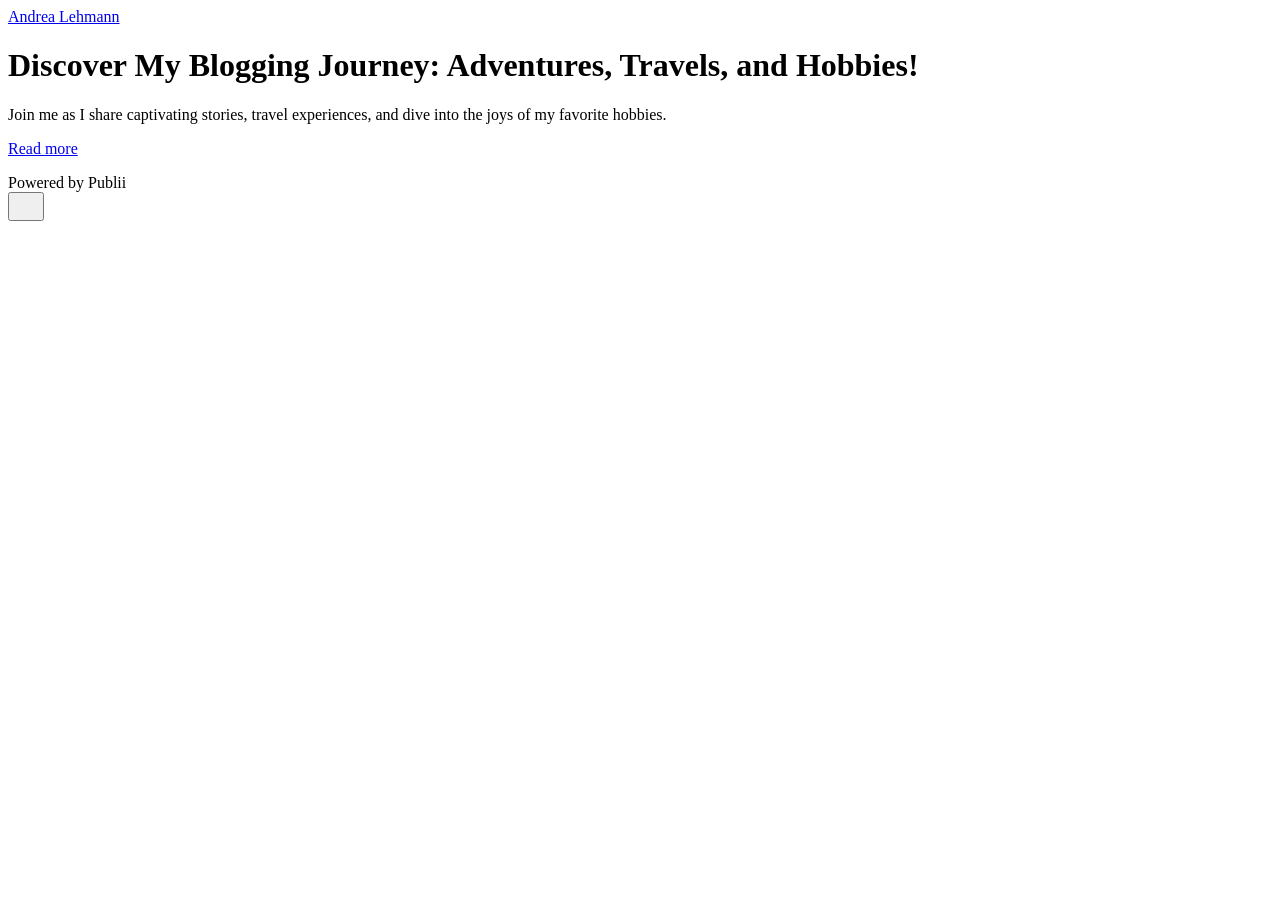
==== index.html @ 658de18f "Updated from Publii" ====
<!DOCTYPE html><html lang="en-gb"><head><meta charset="utf-8"><meta http-equiv="X-UA-Compatible" content="IE=edge"><meta name="viewport" content="width=device-width,initial-scale=1"><title>Andrea Lehmann</title><meta name="generator" content="Publii Open-Source CMS for Static Site"><link rel="canonical" href="https://lehmann-andrea.de/"><link rel="alternate" type="application/atom+xml" href="https://lehmann-andrea.de/feed.xml" title="Andrea Lehmann - RSS"><link rel="alternate" type="application/json" href="https://lehmann-andrea.de/feed.json" title="Andrea Lehmann - JSON"><meta property="og:title" content="Andrea Lehmann"><meta property="og:site_name" content="Andrea Lehmann"><meta property="og:description" content=""><meta property="og:url" content="https://lehmann-andrea.de/"><meta property="og:type" content="website"><link rel="stylesheet" href="https://lehmann-andrea.de/assets/css/style.css?v&#x3D;a0ba884548820066dfadd8416036abba"><script type="application/ld+json">{"@context":"http://schema.org","@type":"Organization","name":"Andrea Lehmann","url":"https://lehmann-andrea.de/"}</script><noscript><style>img[loading] {
                    opacity: 1;
                }</style></noscript></head><body class="home-template"><header class="top js-header"><a class="logo" href="https://lehmann-andrea.de/">Andrea Lehmann</a></header><main><div class="hero hero--noimage"><header class="hero__content"><div class="wrapper"><h1>Discover My Blogging Journey: Adventures, Travels, and Hobbies!</h1><p>Join me as I share captivating stories, travel experiences, and dive into the joys of my favorite hobbies.</p><p><a href="#" class="btn">Read more</a></p></div></header></div><div class="wrapper feed"></div></main><footer class="footer"><div class="wrapper"><div class="footer__copyright">Powered by Publii</div><button id="backToTop" class="footer__bttop" aria-label="Back to top" title="Back to top"><svg width="20" height="20"><use xlink:href="https://lehmann-andrea.de/assets/svg/svg-map.svg#toparrow"/></svg></button></div></footer><script defer="defer" src="https://lehmann-andrea.de/assets/js/scripts.min.js?v&#x3D;dafec4f87fead6718cb125f0b0fc8441"></script><script>window.publiiThemeMenuConfig={mobileMenuMode:'sidebar',animationSpeed:300,submenuWidth: 'auto',doubleClickTime:500,mobileMenuExpandableSubmenus:true,relatedContainerForOverlayMenuSelector:'.top'};</script><script>var images = document.querySelectorAll('img[loading]');
        for (var i = 0; i < images.length; i++) {
            if (images[i].complete) {
                images[i].classList.add('is-loaded');
            } else {
                images[i].addEventListener('load', function () {
                    this.classList.add('is-loaded');
                }, false);
            }
        }</script></body></html>
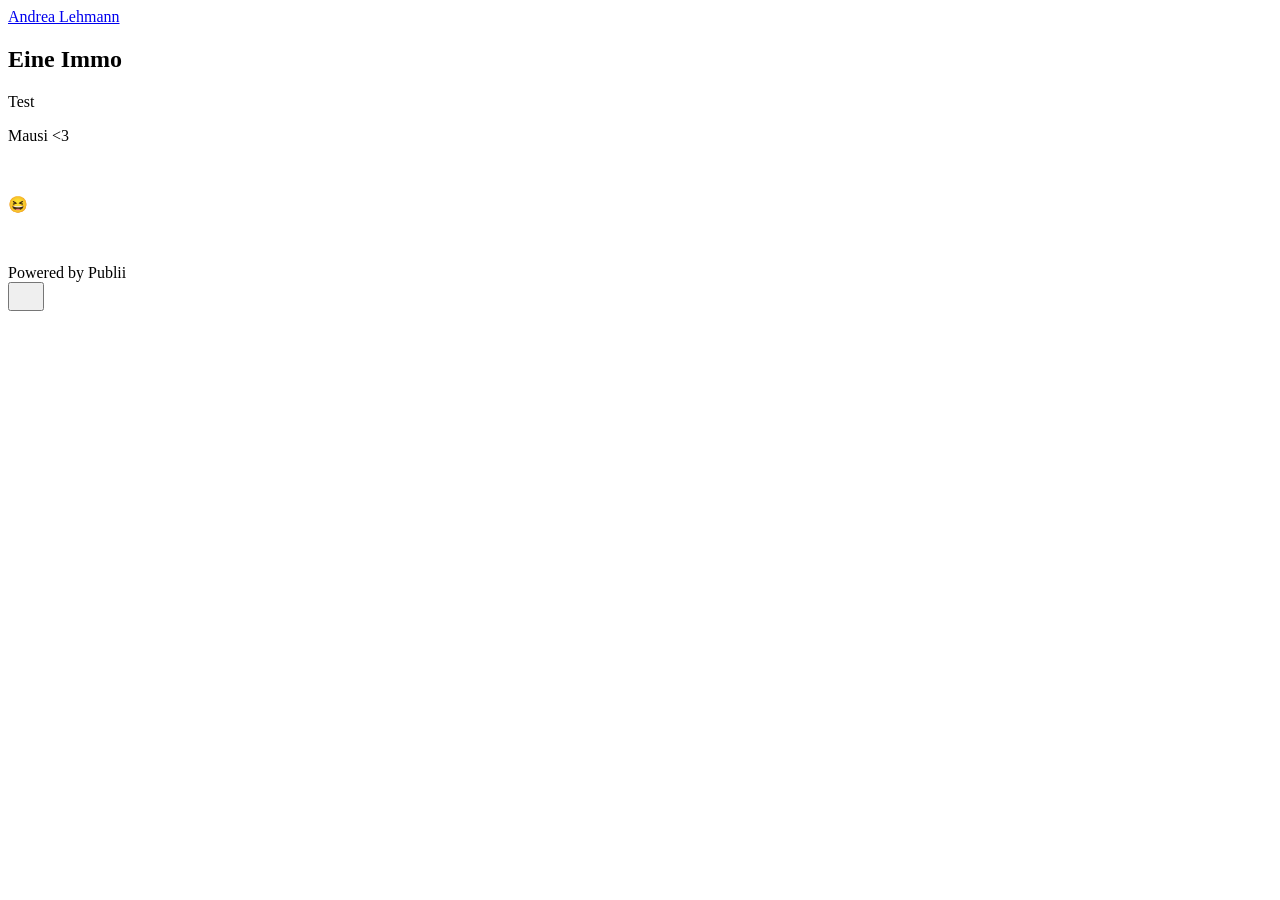
==== commit f2fd6f5a: "Updated from Publii" ====
--- a/index.html
+++ b/index.html
@@ -1,6 +1,6 @@
-<!DOCTYPE html><html lang="en-gb"><head><meta charset="utf-8"><meta http-equiv="X-UA-Compatible" content="IE=edge"><meta name="viewport" content="width=device-width,initial-scale=1"><title>Andrea Lehmann</title><meta name="generator" content="Publii Open-Source CMS for Static Site"><link rel="canonical" href="https://lehmann-andrea.de/"><link rel="alternate" type="application/atom+xml" href="https://lehmann-andrea.de/feed.xml" title="Andrea Lehmann - RSS"><link rel="alternate" type="application/json" href="https://lehmann-andrea.de/feed.json" title="Andrea Lehmann - JSON"><meta property="og:title" content="Andrea Lehmann"><meta property="og:site_name" content="Andrea Lehmann"><meta property="og:description" content=""><meta property="og:url" content="https://lehmann-andrea.de/"><meta property="og:type" content="website"><link rel="stylesheet" href="https://lehmann-andrea.de/assets/css/style.css?v&#x3D;a0ba884548820066dfadd8416036abba"><script type="application/ld+json">{"@context":"http://schema.org","@type":"Organization","name":"Andrea Lehmann","url":"https://lehmann-andrea.de/"}</script><noscript><style>img[loading] {
+<!DOCTYPE html><html lang="en-gb"><head><meta charset="utf-8"><meta http-equiv="X-UA-Compatible" content="IE=edge"><meta name="viewport" content="width=device-width,initial-scale=1"><title>Eine Immo - Andrea Lehmann</title><meta name="description" content="Test Mausi &amp;lt;3 😆"><meta name="generator" content="Publii Open-Source CMS for Static Site"><link rel="canonical" href="https://lehmann-andrea.de/"><link rel="alternate" type="application/atom+xml" href="https://lehmann-andrea.de/feed.xml" title="Andrea Lehmann - RSS"><link rel="alternate" type="application/json" href="https://lehmann-andrea.de/feed.json" title="Andrea Lehmann - JSON"><meta property="og:title" content="Eine Immo"><meta property="og:site_name" content="Andrea Lehmann"><meta property="og:description" content="Test Mausi &amp;lt;3 😆"><meta property="og:url" content="https://lehmann-andrea.de/"><meta property="og:type" content="article"><link rel="stylesheet" href="https://lehmann-andrea.de/assets/css/style.css?v&#x3D;a0ba884548820066dfadd8416036abba"><script type="application/ld+json">{"@context":"http://schema.org","@type":"Article","mainEntityOfPage":{"@type":"WebPage","@id":"https://lehmann-andrea.de/"},"headline":"Eine Immo","datePublished":"2026-09-13T10:54+02:00","dateModified":"2026-09-13T11:02+02:00","description":"Test Mausi &lt;3 😆","author":{"@type":"Person","name":"Andrea Lehmann","url":"https://lehmann-andrea.de/authors/andrea-lehmann/"},"publisher":{"@type":"Organization","name":"Andrea Lehmann"}}</script><noscript><style>img[loading] {
                     opacity: 1;
-                }</style></noscript></head><body class="home-template"><header class="top js-header"><a class="logo" href="https://lehmann-andrea.de/">Andrea Lehmann</a></header><main><div class="hero hero--noimage"><header class="hero__content"><div class="wrapper"><h1>Discover My Blogging Journey: Adventures, Travels, and Hobbies!</h1><p>Join me as I share captivating stories, travel experiences, and dive into the joys of my favorite hobbies.</p><p><a href="#" class="btn">Read more</a></p></div></header></div><div class="wrapper feed"></div></main><footer class="footer"><div class="wrapper"><div class="footer__copyright">Powered by Publii</div><button id="backToTop" class="footer__bttop" aria-label="Back to top" title="Back to top"><svg width="20" height="20"><use xlink:href="https://lehmann-andrea.de/assets/svg/svg-map.svg#toparrow"/></svg></button></div></footer><script defer="defer" src="https://lehmann-andrea.de/assets/js/scripts.min.js?v&#x3D;dafec4f87fead6718cb125f0b0fc8441"></script><script>window.publiiThemeMenuConfig={mobileMenuMode:'sidebar',animationSpeed:300,submenuWidth: 'auto',doubleClickTime:500,mobileMenuExpandableSubmenus:true,relatedContainerForOverlayMenuSelector:'.top'};</script><script>var images = document.querySelectorAll('img[loading]');
+                }</style></noscript></head><body class="page-template"><header class="top js-header"><a class="logo" href="https://lehmann-andrea.de/">Andrea Lehmann</a></header><main class="page"><article class="content"><div class="hero hero--noimage"><header class="hero__content"><div class="wrapper"><h1>Eine Immo</h1></div></header></div><div class="entry-wrapper content__entry"><p>Test</p><p>Mausi &lt;3</p><p> </p><p>😆</p><p> </p></div></article></main><footer class="footer"><div class="wrapper"><div class="footer__copyright">Powered by Publii</div><button id="backToTop" class="footer__bttop" aria-label="Back to top" title="Back to top"><svg width="20" height="20"><use xlink:href="https://lehmann-andrea.de/assets/svg/svg-map.svg#toparrow"/></svg></button></div></footer><script defer="defer" src="https://lehmann-andrea.de/assets/js/scripts.min.js?v&#x3D;dafec4f87fead6718cb125f0b0fc8441"></script><script>window.publiiThemeMenuConfig={mobileMenuMode:'sidebar',animationSpeed:300,submenuWidth: 'auto',doubleClickTime:500,mobileMenuExpandableSubmenus:true,relatedContainerForOverlayMenuSelector:'.top'};</script><script>var images = document.querySelectorAll('img[loading]');
         for (var i = 0; i < images.length; i++) {
             if (images[i].complete) {
                 images[i].classList.add('is-loaded');
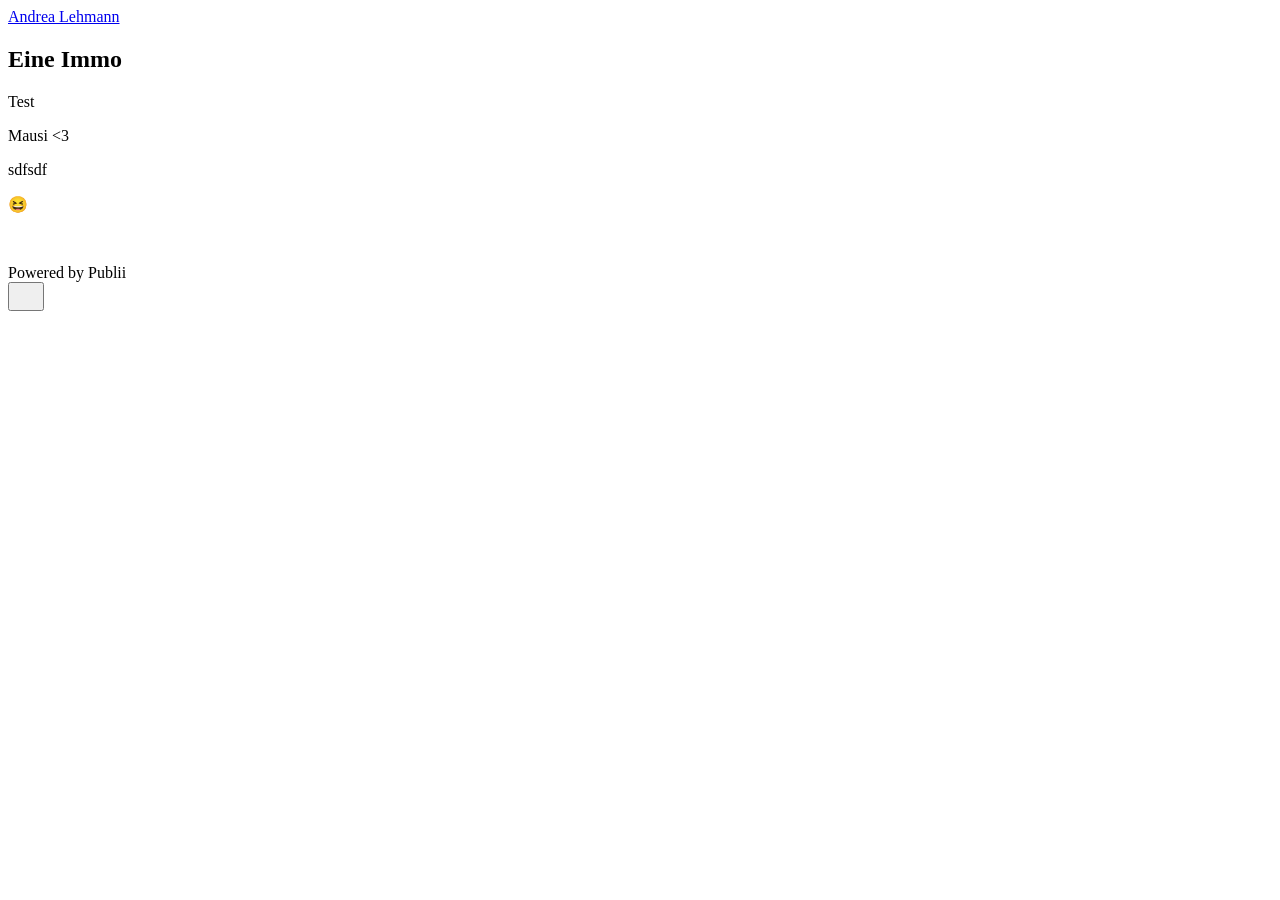
==== commit 9a7d7d57: "Updated from Publii" ====
--- a/index.html
+++ b/index.html
@@ -1,6 +1,6 @@
-<!DOCTYPE html><html lang="en-gb"><head><meta charset="utf-8"><meta http-equiv="X-UA-Compatible" content="IE=edge"><meta name="viewport" content="width=device-width,initial-scale=1"><title>Eine Immo - Andrea Lehmann</title><meta name="description" content="Test Mausi &amp;lt;3 😆"><meta name="generator" content="Publii Open-Source CMS for Static Site"><link rel="canonical" href="https://lehmann-andrea.de/"><link rel="alternate" type="application/atom+xml" href="https://lehmann-andrea.de/feed.xml" title="Andrea Lehmann - RSS"><link rel="alternate" type="application/json" href="https://lehmann-andrea.de/feed.json" title="Andrea Lehmann - JSON"><meta property="og:title" content="Eine Immo"><meta property="og:site_name" content="Andrea Lehmann"><meta property="og:description" content="Test Mausi &amp;lt;3 😆"><meta property="og:url" content="https://lehmann-andrea.de/"><meta property="og:type" content="article"><link rel="stylesheet" href="https://lehmann-andrea.de/assets/css/style.css?v&#x3D;a0ba884548820066dfadd8416036abba"><script type="application/ld+json">{"@context":"http://schema.org","@type":"Article","mainEntityOfPage":{"@type":"WebPage","@id":"https://lehmann-andrea.de/"},"headline":"Eine Immo","datePublished":"2026-09-13T10:54+02:00","dateModified":"2026-09-13T11:02+02:00","description":"Test Mausi &lt;3 😆","author":{"@type":"Person","name":"Andrea Lehmann","url":"https://lehmann-andrea.de/authors/andrea-lehmann/"},"publisher":{"@type":"Organization","name":"Andrea Lehmann"}}</script><noscript><style>img[loading] {
+<!DOCTYPE html><html lang="en-gb"><head><meta charset="utf-8"><meta http-equiv="X-UA-Compatible" content="IE=edge"><meta name="viewport" content="width=device-width,initial-scale=1"><title>Eine Immo - Andrea Lehmann</title><meta name="description" content="Test Mausi &amp;lt;3 sdfsdf 😆"><meta name="generator" content="Publii Open-Source CMS for Static Site"><link rel="canonical" href="https://lehmann-andrea.de/"><link rel="alternate" type="application/atom+xml" href="https://lehmann-andrea.de/feed.xml" title="Andrea Lehmann - RSS"><link rel="alternate" type="application/json" href="https://lehmann-andrea.de/feed.json" title="Andrea Lehmann - JSON"><meta property="og:title" content="Eine Immo"><meta property="og:site_name" content="Andrea Lehmann"><meta property="og:description" content="Test Mausi &amp;lt;3 sdfsdf 😆"><meta property="og:url" content="https://lehmann-andrea.de/"><meta property="og:type" content="article"><link rel="stylesheet" href="https://lehmann-andrea.de/assets/css/style.css?v&#x3D;a0ba884548820066dfadd8416036abba"><script type="application/ld+json">{"@context":"http://schema.org","@type":"Article","mainEntityOfPage":{"@type":"WebPage","@id":"https://lehmann-andrea.de/"},"headline":"Eine Immo","datePublished":"2026-09-13T10:54+02:00","dateModified":"2026-09-13T11:11+02:00","description":"Test Mausi &lt;3 sdfsdf 😆","author":{"@type":"Person","name":"Andrea Lehmann","url":"https://lehmann-andrea.de/authors/andrea-lehmann/"},"publisher":{"@type":"Organization","name":"Andrea Lehmann"}}</script><noscript><style>img[loading] {
                     opacity: 1;
-                }</style></noscript></head><body class="page-template"><header class="top js-header"><a class="logo" href="https://lehmann-andrea.de/">Andrea Lehmann</a></header><main class="page"><article class="content"><div class="hero hero--noimage"><header class="hero__content"><div class="wrapper"><h1>Eine Immo</h1></div></header></div><div class="entry-wrapper content__entry"><p>Test</p><p>Mausi &lt;3</p><p> </p><p>😆</p><p> </p></div></article></main><footer class="footer"><div class="wrapper"><div class="footer__copyright">Powered by Publii</div><button id="backToTop" class="footer__bttop" aria-label="Back to top" title="Back to top"><svg width="20" height="20"><use xlink:href="https://lehmann-andrea.de/assets/svg/svg-map.svg#toparrow"/></svg></button></div></footer><script defer="defer" src="https://lehmann-andrea.de/assets/js/scripts.min.js?v&#x3D;dafec4f87fead6718cb125f0b0fc8441"></script><script>window.publiiThemeMenuConfig={mobileMenuMode:'sidebar',animationSpeed:300,submenuWidth: 'auto',doubleClickTime:500,mobileMenuExpandableSubmenus:true,relatedContainerForOverlayMenuSelector:'.top'};</script><script>var images = document.querySelectorAll('img[loading]');
+                }</style></noscript></head><body class="page-template"><header class="top js-header"><a class="logo" href="https://lehmann-andrea.de/">Andrea Lehmann</a></header><main class="page"><article class="content"><div class="hero hero--noimage"><header class="hero__content"><div class="wrapper"><h1>Eine Immo</h1></div></header></div><div class="entry-wrapper content__entry"><p>Test</p><p>Mausi &lt;3</p><p>sdfsdf</p><p>😆</p><p> </p></div></article></main><footer class="footer"><div class="wrapper"><div class="footer__copyright">Powered by Publii</div><button id="backToTop" class="footer__bttop" aria-label="Back to top" title="Back to top"><svg width="20" height="20"><use xlink:href="https://lehmann-andrea.de/assets/svg/svg-map.svg#toparrow"/></svg></button></div></footer><script defer="defer" src="https://lehmann-andrea.de/assets/js/scripts.min.js?v&#x3D;dafec4f87fead6718cb125f0b0fc8441"></script><script>window.publiiThemeMenuConfig={mobileMenuMode:'sidebar',animationSpeed:300,submenuWidth: 'auto',doubleClickTime:500,mobileMenuExpandableSubmenus:true,relatedContainerForOverlayMenuSelector:'.top'};</script><script>var images = document.querySelectorAll('img[loading]');
         for (var i = 0; i < images.length; i++) {
             if (images[i].complete) {
                 images[i].classList.add('is-loaded');
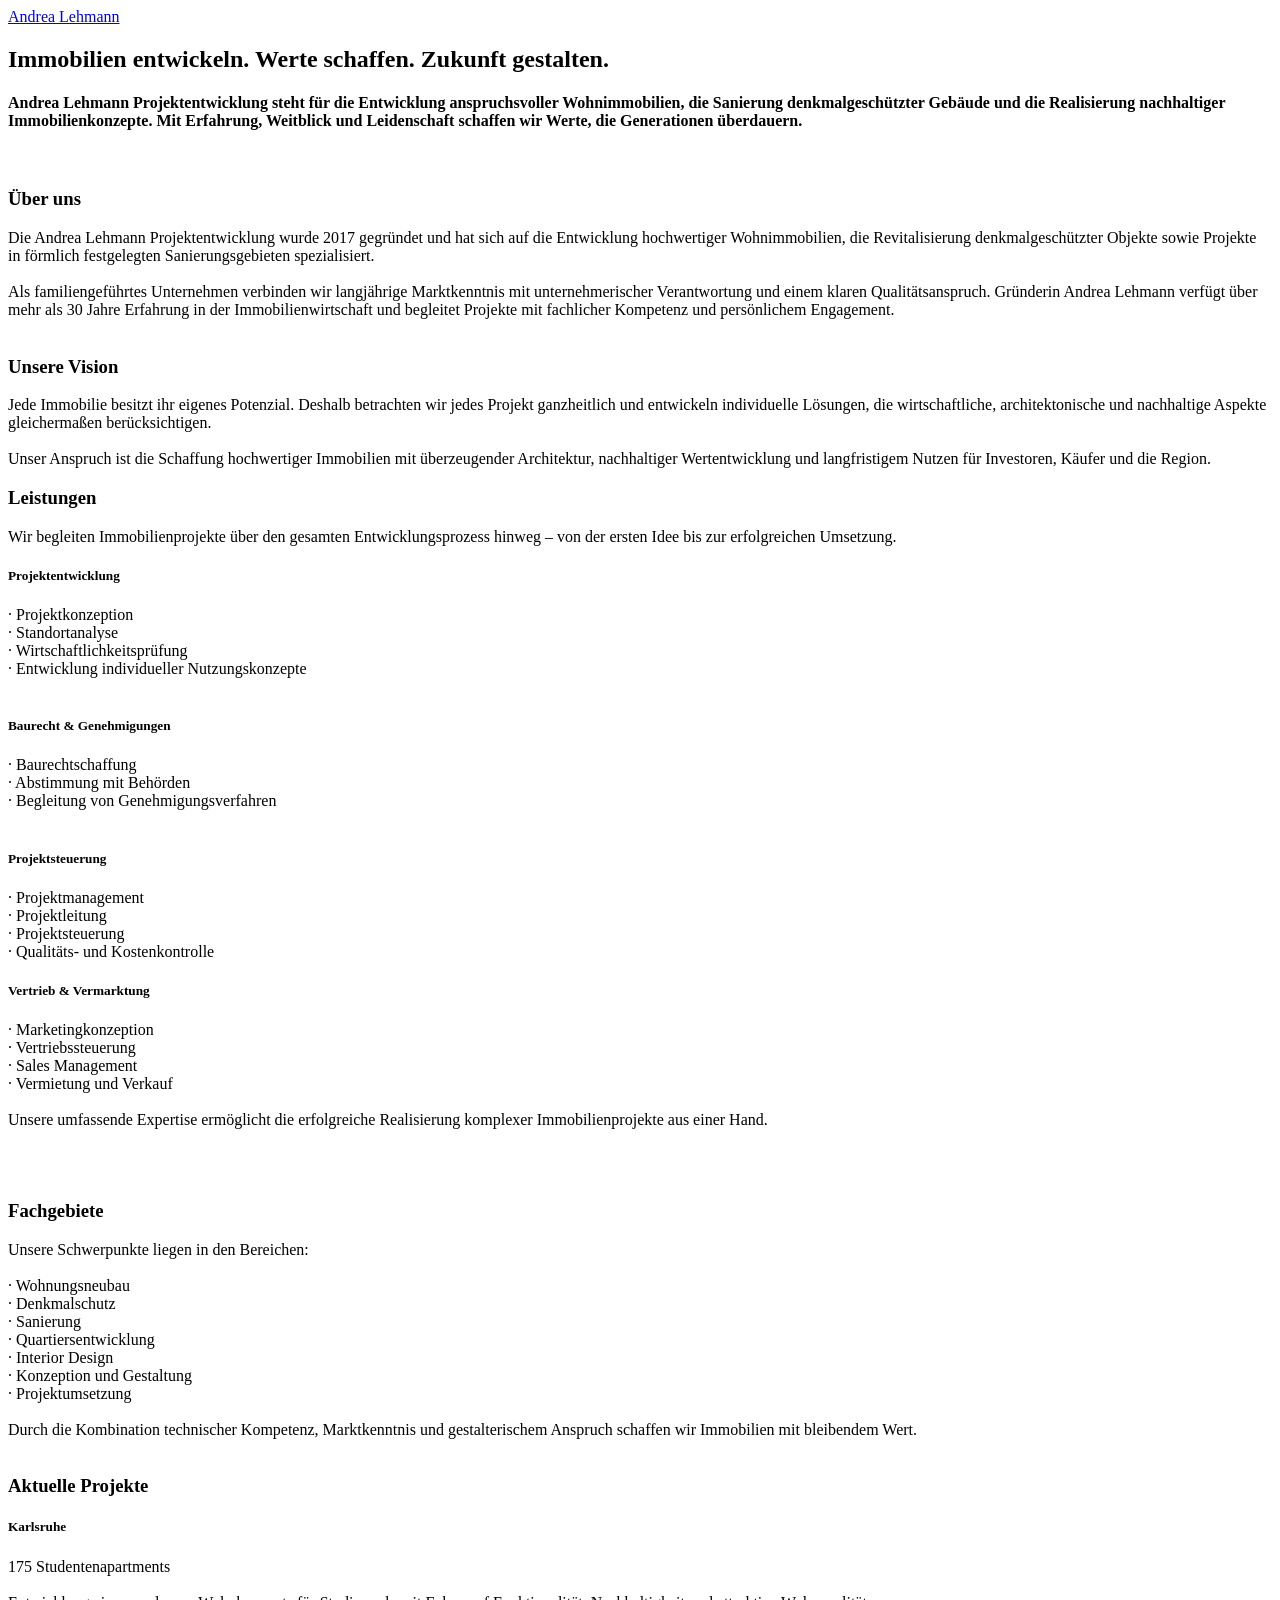
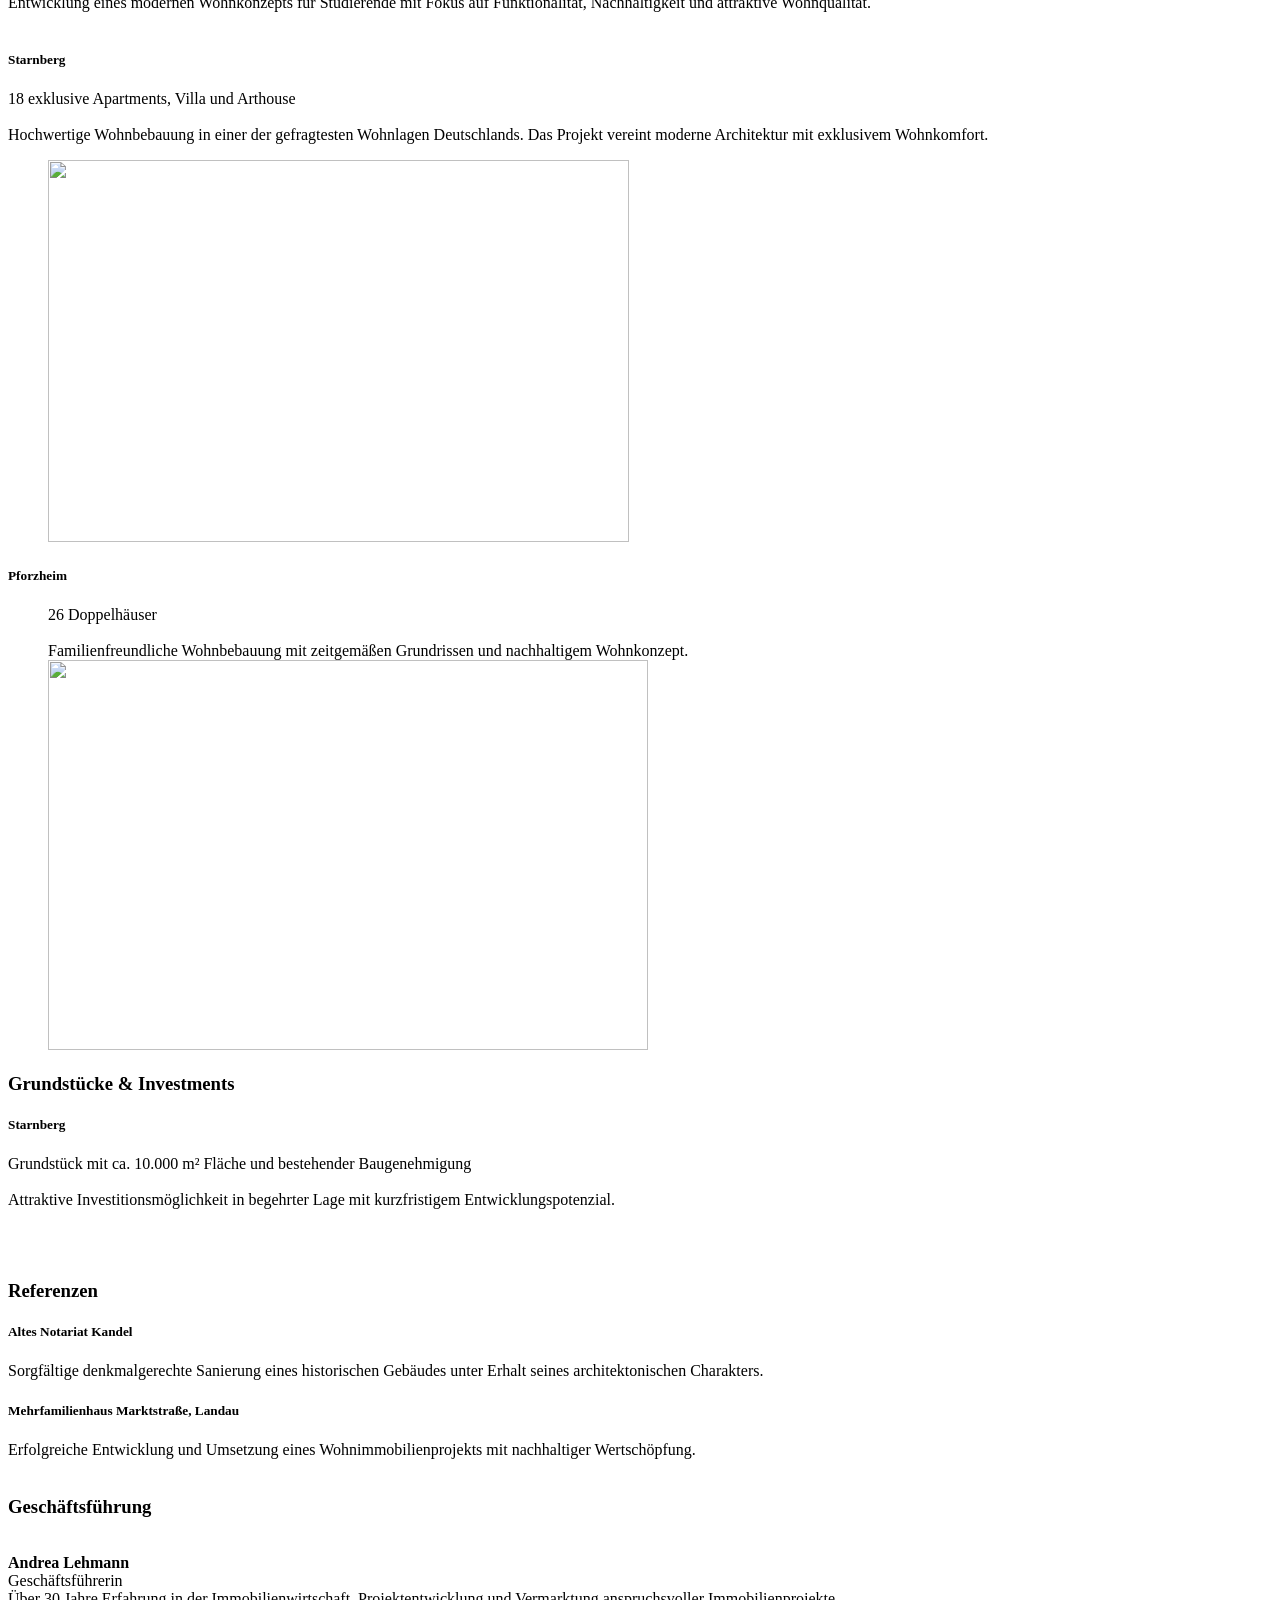
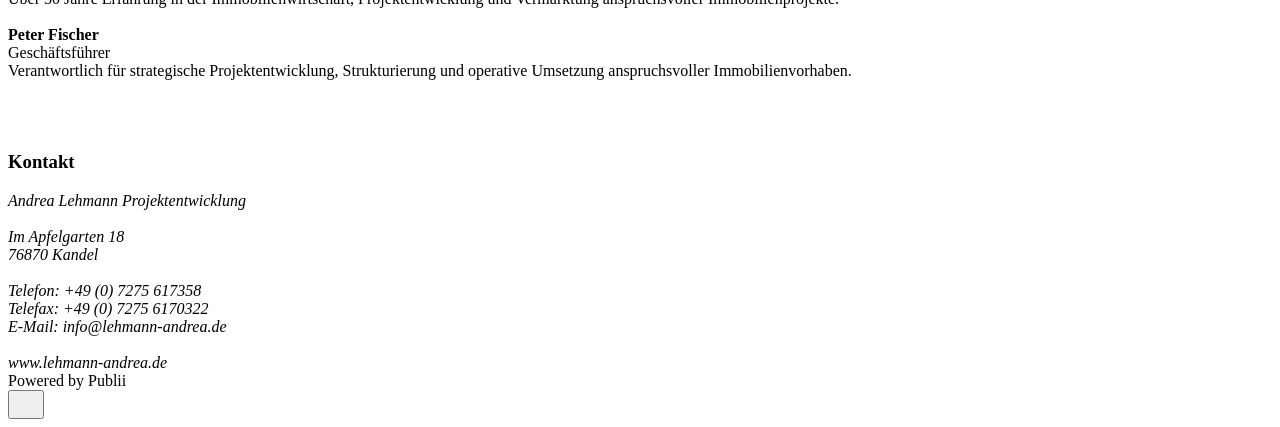
==== commit 4fe4319e: "Updated from Publii" ====
--- a/index.html
+++ b/index.html
@@ -1,6 +1,6 @@
-<!DOCTYPE html><html lang="en-gb"><head><meta charset="utf-8"><meta http-equiv="X-UA-Compatible" content="IE=edge"><meta name="viewport" content="width=device-width,initial-scale=1"><title>Eine Immo - Andrea Lehmann</title><meta name="description" content="Test Mausi &amp;lt;3 sdfsdf 😆"><meta name="generator" content="Publii Open-Source CMS for Static Site"><link rel="canonical" href="https://lehmann-andrea.de/"><link rel="alternate" type="application/atom+xml" href="https://lehmann-andrea.de/feed.xml" title="Andrea Lehmann - RSS"><link rel="alternate" type="application/json" href="https://lehmann-andrea.de/feed.json" title="Andrea Lehmann - JSON"><meta property="og:title" content="Eine Immo"><meta property="og:site_name" content="Andrea Lehmann"><meta property="og:description" content="Test Mausi &amp;lt;3 sdfsdf 😆"><meta property="og:url" content="https://lehmann-andrea.de/"><meta property="og:type" content="article"><link rel="stylesheet" href="https://lehmann-andrea.de/assets/css/style.css?v&#x3D;a0ba884548820066dfadd8416036abba"><script type="application/ld+json">{"@context":"http://schema.org","@type":"Article","mainEntityOfPage":{"@type":"WebPage","@id":"https://lehmann-andrea.de/"},"headline":"Eine Immo","datePublished":"2026-09-13T10:54+02:00","dateModified":"2026-09-13T11:11+02:00","description":"Test Mausi &lt;3 sdfsdf 😆","author":{"@type":"Person","name":"Andrea Lehmann","url":"https://lehmann-andrea.de/authors/andrea-lehmann/"},"publisher":{"@type":"Organization","name":"Andrea Lehmann"}}</script><noscript><style>img[loading] {
+<!DOCTYPE html><html lang="en-gb"><head><meta charset="utf-8"><meta http-equiv="X-UA-Compatible" content="IE=edge"><meta name="viewport" content="width=device-width,initial-scale=1"><title>Immobilien entwickeln. Werte schaffen. Zukunft gestalten. - Andrea Lehmann</title><meta name="description" content="Andrea Lehmann Projektentwicklung steht für die Entwicklung anspruchsvoller Wohnimmobilien, die Sanierung denkmalgeschützter Gebäude und die Realisierung nachhaltiger Immobilienkonzepte. Mit Erfahrung, Weitblick und Leidenschaft schaffen wir Werte, die Generationen überdauern. Die Andrea Lehmann Projektentwicklung wurde 2017 gegründet und hat sich auf die Entwicklung hochwertiger Wohnimmobilien, die&amp;hellip;"><meta name="generator" content="Publii Open-Source CMS for Static Site"><link rel="canonical" href="https://lehmann-andrea.de/"><link rel="alternate" type="application/atom+xml" href="https://lehmann-andrea.de/feed.xml" title="Andrea Lehmann - RSS"><link rel="alternate" type="application/json" href="https://lehmann-andrea.de/feed.json" title="Andrea Lehmann - JSON"><meta property="og:title" content="Immobilien entwickeln. Werte schaffen. Zukunft gestalten."><meta property="og:site_name" content="Andrea Lehmann"><meta property="og:description" content="Andrea Lehmann Projektentwicklung steht für die Entwicklung anspruchsvoller Wohnimmobilien, die Sanierung denkmalgeschützter Gebäude und die Realisierung nachhaltiger Immobilienkonzepte. Mit Erfahrung, Weitblick und Leidenschaft schaffen wir Werte, die Generationen überdauern. Die Andrea Lehmann Projektentwicklung wurde 2017 gegründet und hat sich auf die Entwicklung hochwertiger Wohnimmobilien, die&amp;hellip;"><meta property="og:url" content="https://lehmann-andrea.de/"><meta property="og:type" content="article"><link rel="stylesheet" href="https://lehmann-andrea.de/assets/css/style.css?v&#x3D;a0ba884548820066dfadd8416036abba"><script type="application/ld+json">{"@context":"http://schema.org","@type":"Article","mainEntityOfPage":{"@type":"WebPage","@id":"https://lehmann-andrea.de/"},"headline":"Immobilien entwickeln. Werte schaffen. Zukunft gestalten.","datePublished":"2026-09-13T10:54+02:00","dateModified":"2026-09-13T11:43+02:00","description":"Andrea Lehmann Projektentwicklung steht für die Entwicklung anspruchsvoller Wohnimmobilien, die Sanierung denkmalgeschützter Gebäude und die Realisierung nachhaltiger Immobilienkonzepte. Mit Erfahrung, Weitblick und Leidenschaft schaffen wir Werte, die Generationen überdauern. Die Andrea Lehmann Projektentwicklung wurde 2017 gegründet und hat sich auf die Entwicklung hochwertiger Wohnimmobilien, die&hellip;","author":{"@type":"Person","name":"Andrea Lehmann","url":"https://lehmann-andrea.de/authors/andrea-lehmann/"},"publisher":{"@type":"Organization","name":"Andrea Lehmann"}}</script><noscript><style>img[loading] {
                     opacity: 1;
-                }</style></noscript></head><body class="page-template"><header class="top js-header"><a class="logo" href="https://lehmann-andrea.de/">Andrea Lehmann</a></header><main class="page"><article class="content"><div class="hero hero--noimage"><header class="hero__content"><div class="wrapper"><h1>Eine Immo</h1></div></header></div><div class="entry-wrapper content__entry"><p>Test</p><p>Mausi &lt;3</p><p>sdfsdf</p><p>😆</p><p> </p></div></article></main><footer class="footer"><div class="wrapper"><div class="footer__copyright">Powered by Publii</div><button id="backToTop" class="footer__bttop" aria-label="Back to top" title="Back to top"><svg width="20" height="20"><use xlink:href="https://lehmann-andrea.de/assets/svg/svg-map.svg#toparrow"/></svg></button></div></footer><script defer="defer" src="https://lehmann-andrea.de/assets/js/scripts.min.js?v&#x3D;dafec4f87fead6718cb125f0b0fc8441"></script><script>window.publiiThemeMenuConfig={mobileMenuMode:'sidebar',animationSpeed:300,submenuWidth: 'auto',doubleClickTime:500,mobileMenuExpandableSubmenus:true,relatedContainerForOverlayMenuSelector:'.top'};</script><script>var images = document.querySelectorAll('img[loading]');
+                }</style></noscript></head><body class="page-template"><header class="top js-header"><a class="logo" href="https://lehmann-andrea.de/">Andrea Lehmann</a></header><main class="page"><article class="content"><div class="hero hero--noimage"><header class="hero__content"><div class="wrapper"><h1>Immobilien entwickeln. Werte schaffen. Zukunft gestalten.</h1></div></header></div><div class="entry-wrapper content__entry"><h4 class="align-center">Andrea Lehmann Projektentwicklung steht für die Entwicklung anspruchsvoller Wohnimmobilien, die Sanierung denkmalgeschützter Gebäude und die Realisierung nachhaltiger Immobilienkonzepte. Mit Erfahrung, Weitblick und Leidenschaft schaffen wir Werte, die Generationen überdauern.</h4><p> </p><h3><strong>Über uns</strong></h3><p>Die Andrea Lehmann Projektentwicklung wurde 2017 gegründet und hat sich auf die Entwicklung hochwertiger Wohnimmobilien, die Revitalisierung denkmalgeschützter Objekte sowie Projekte in förmlich festgelegten Sanierungsgebieten spezialisiert.<br><br>Als familiengeführtes Unternehmen verbinden wir langjährige Marktkenntnis mit unternehmerischer Verantwortung und einem klaren Qualitätsanspruch. Gründerin Andrea Lehmann verfügt über mehr als 30 Jahre Erfahrung in der Immobilienwirtschaft und begleitet Projekte mit fachlicher Kompetenz und persönlichem Engagement.<br><br></p><h3><strong>Unsere Vision</strong></h3><p>Jede Immobilie besitzt ihr eigenes Potenzial. Deshalb betrachten wir jedes Projekt ganzheitlich und entwickeln individuelle Lösungen, die wirtschaftliche, architektonische und nachhaltige Aspekte gleichermaßen berücksichtigen.<br><br>Unser Anspruch ist die Schaffung hochwertiger Immobilien mit überzeugender Architektur, nachhaltiger Wertentwicklung und langfristigem Nutzen für Investoren, Käufer und die Region.</p><h3><strong>Leistungen</strong></h3><p>Wir begleiten Immobilienprojekte über den gesamten Entwicklungsprozess hinweg – von der ersten Idee bis zur erfolgreichen Umsetzung.</p><h5><strong>Projektentwicklung</strong></h5><p>· Projektkonzeption<br>· Standortanalyse<br>· Wirtschaftlichkeitsprüfung<br>· Entwicklung individueller Nutzungskonzepte<br><br></p><h5><strong>Baurecht &amp; Genehmigungen</strong></h5><p>· Baurechtschaffung<br>· Abstimmung mit Behörden<br>· Begleitung von Genehmigungsverfahren<br><br></p><h5>Projektsteuerung</h5><p>· Projektmanagement<br>· Projektleitung<br>· Projektsteuerung<br>· Qualitäts- und Kostenkontrolle</p><h5>Vertrieb &amp; Vermarktung</h5><p>· Marketingkonzeption<br>· Vertriebssteuerung<br>· Sales Management<br>· Vermietung und Verkauf<br><br>Unsere umfassende Expertise ermöglicht die erfolgreiche Realisierung komplexer Immobilienprojekte aus einer Hand.<br><br></p><p> </p><h3>Fachgebiete</h3><p>Unsere Schwerpunkte liegen in den Bereichen:<br><br>· Wohnungsneubau<br>· Denkmalschutz<br>· Sanierung<br>· Quartiersentwicklung<br>· Interior Design<br>· Konzeption und Gestaltung<br>· Projektumsetzung<br><br>Durch die Kombination technischer Kompetenz, Marktkenntnis und gestalterischem Anspruch schaffen wir Immobilien mit bleibendem Wert.<br><br></p><h3>Aktuelle Projekte</h3><h5>Karlsruhe</h5><p>175 Studentenapartments<br><br>Entwicklung eines modernen Wohnkonzepts für Studierende mit Fokus auf Funktionalität, Nachhaltigkeit und attraktive Wohnqualität.<br><br></p><h5><strong>Starnberg</strong></h5><p>18 exklusive Apartments, Villa und Arthouse<br><br>Hochwertige Wohnbebauung in einer der gefragtesten Wohnlagen Deutschlands. Das Projekt vereint moderne Architektur mit exklusivem Wohnkomfort.</p><figure class="post__image"><img loading="lazy" src="https://lehmann-andrea.de/media/posts/2/IMG_3021.JPG" alt="" width="581" height="382" sizes="(max-width: 1920px) 100vw, 1920px" srcset="https://lehmann-andrea.de/media/posts/2/responsive/IMG_3021-xs.JPG 640w, https://lehmann-andrea.de/media/posts/2/responsive/IMG_3021-sm.JPG 768w, https://lehmann-andrea.de/media/posts/2/responsive/IMG_3021-md.JPG 1024w, https://lehmann-andrea.de/media/posts/2/responsive/IMG_3021-lg.JPG 1366w, https://lehmann-andrea.de/media/posts/2/responsive/IMG_3021-xl.JPG 1600w, https://lehmann-andrea.de/media/posts/2/responsive/IMG_3021-2xl.JPG 1920w"></figure><h5>Pforzheim</h5><figure class="post__image">26 Doppelhäuser<br><br>Familienfreundliche Wohnbebauung mit zeitgemäßen Grundrissen und nachhaltigem Wohnkonzept.<br><img loading="lazy" src="https://lehmann-andrea.de/media/posts/2/IMG_3023.JPG" alt="" width="600" height="390" sizes="(max-width: 1920px) 100vw, 1920px" srcset="https://lehmann-andrea.de/media/posts/2/responsive/IMG_3023-xs.JPG 640w, https://lehmann-andrea.de/media/posts/2/responsive/IMG_3023-sm.JPG 768w, https://lehmann-andrea.de/media/posts/2/responsive/IMG_3023-md.JPG 1024w, https://lehmann-andrea.de/media/posts/2/responsive/IMG_3023-lg.JPG 1366w, https://lehmann-andrea.de/media/posts/2/responsive/IMG_3023-xl.JPG 1600w, https://lehmann-andrea.de/media/posts/2/responsive/IMG_3023-2xl.JPG 1920w"></figure><h3>Grundstücke &amp; Investments</h3><h5>Starnberg</h5><p>Grundstück mit ca. 10.000 m² Fläche und bestehender Baugenehmigung<br><br>Attraktive Investitionsmöglichkeit in begehrter Lage mit kurzfristigem Entwicklungspotenzial.<br><br></p><p> </p><h3>Referenzen</h3><h5>Altes Notariat Kandel</h5><p>Sorgfältige denkmalgerechte Sanierung eines historischen Gebäudes unter Erhalt seines architektonischen Charakters.</p><h5>Mehrfamilienhaus Marktstraße, Landau</h5><p>Erfolgreiche Entwicklung und Umsetzung eines Wohnimmobilienprojekts mit nachhaltiger Wertschöpfung.<br><br></p><h3>Geschäftsführung</h3><p><br><strong>Andrea Lehmann</strong><br>Geschäftsführerin<br>Über 30 Jahre Erfahrung in der Immobilienwirtschaft, Projektentwicklung und Vermarktung anspruchsvoller Immobilienprojekte.<br><br><strong>Peter Fischer</strong><br>Geschäftsführer<br>Verantwortlich für strategische Projektentwicklung, Strukturierung und operative Umsetzung anspruchsvoller Immobilienvorhaben.<br><br></p><p> </p><h3>Kontakt</h3><address>Andrea Lehmann Projektentwicklung<br><br>Im Apfelgarten 18<br>76870 Kandel<br><br>Telefon: +49 (0) 7275 617358<br>Telefax: +49 (0) 7275 6170322<br>E-Mail: info@lehmann-andrea.de<br><br>www.lehmann-andrea.de</address></div></article></main><footer class="footer"><div class="wrapper"><div class="footer__copyright">Powered by Publii</div><button id="backToTop" class="footer__bttop" aria-label="Back to top" title="Back to top"><svg width="20" height="20"><use xlink:href="https://lehmann-andrea.de/assets/svg/svg-map.svg#toparrow"/></svg></button></div></footer><script defer="defer" src="https://lehmann-andrea.de/assets/js/scripts.min.js?v&#x3D;dafec4f87fead6718cb125f0b0fc8441"></script><script>window.publiiThemeMenuConfig={mobileMenuMode:'sidebar',animationSpeed:300,submenuWidth: 'auto',doubleClickTime:500,mobileMenuExpandableSubmenus:true,relatedContainerForOverlayMenuSelector:'.top'};</script><script>var images = document.querySelectorAll('img[loading]');
         for (var i = 0; i < images.length; i++) {
             if (images[i].complete) {
                 images[i].classList.add('is-loaded');
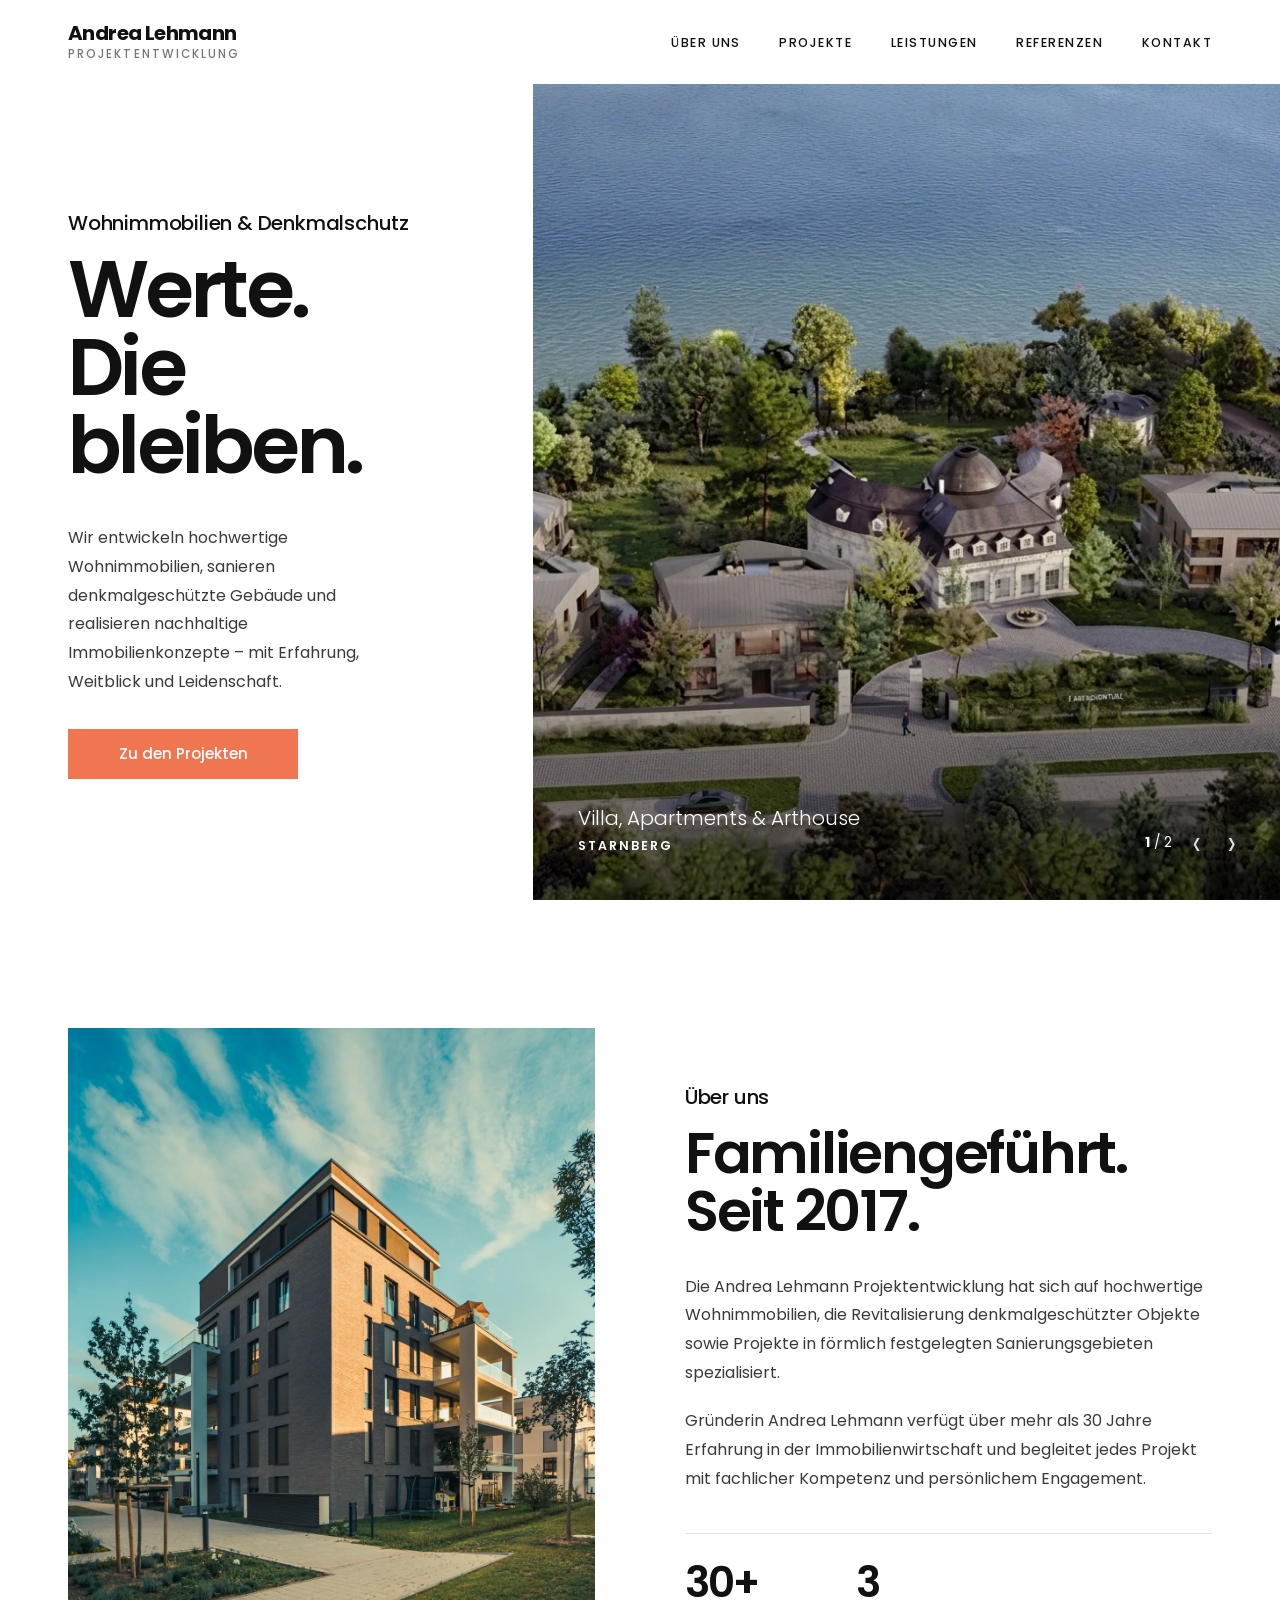
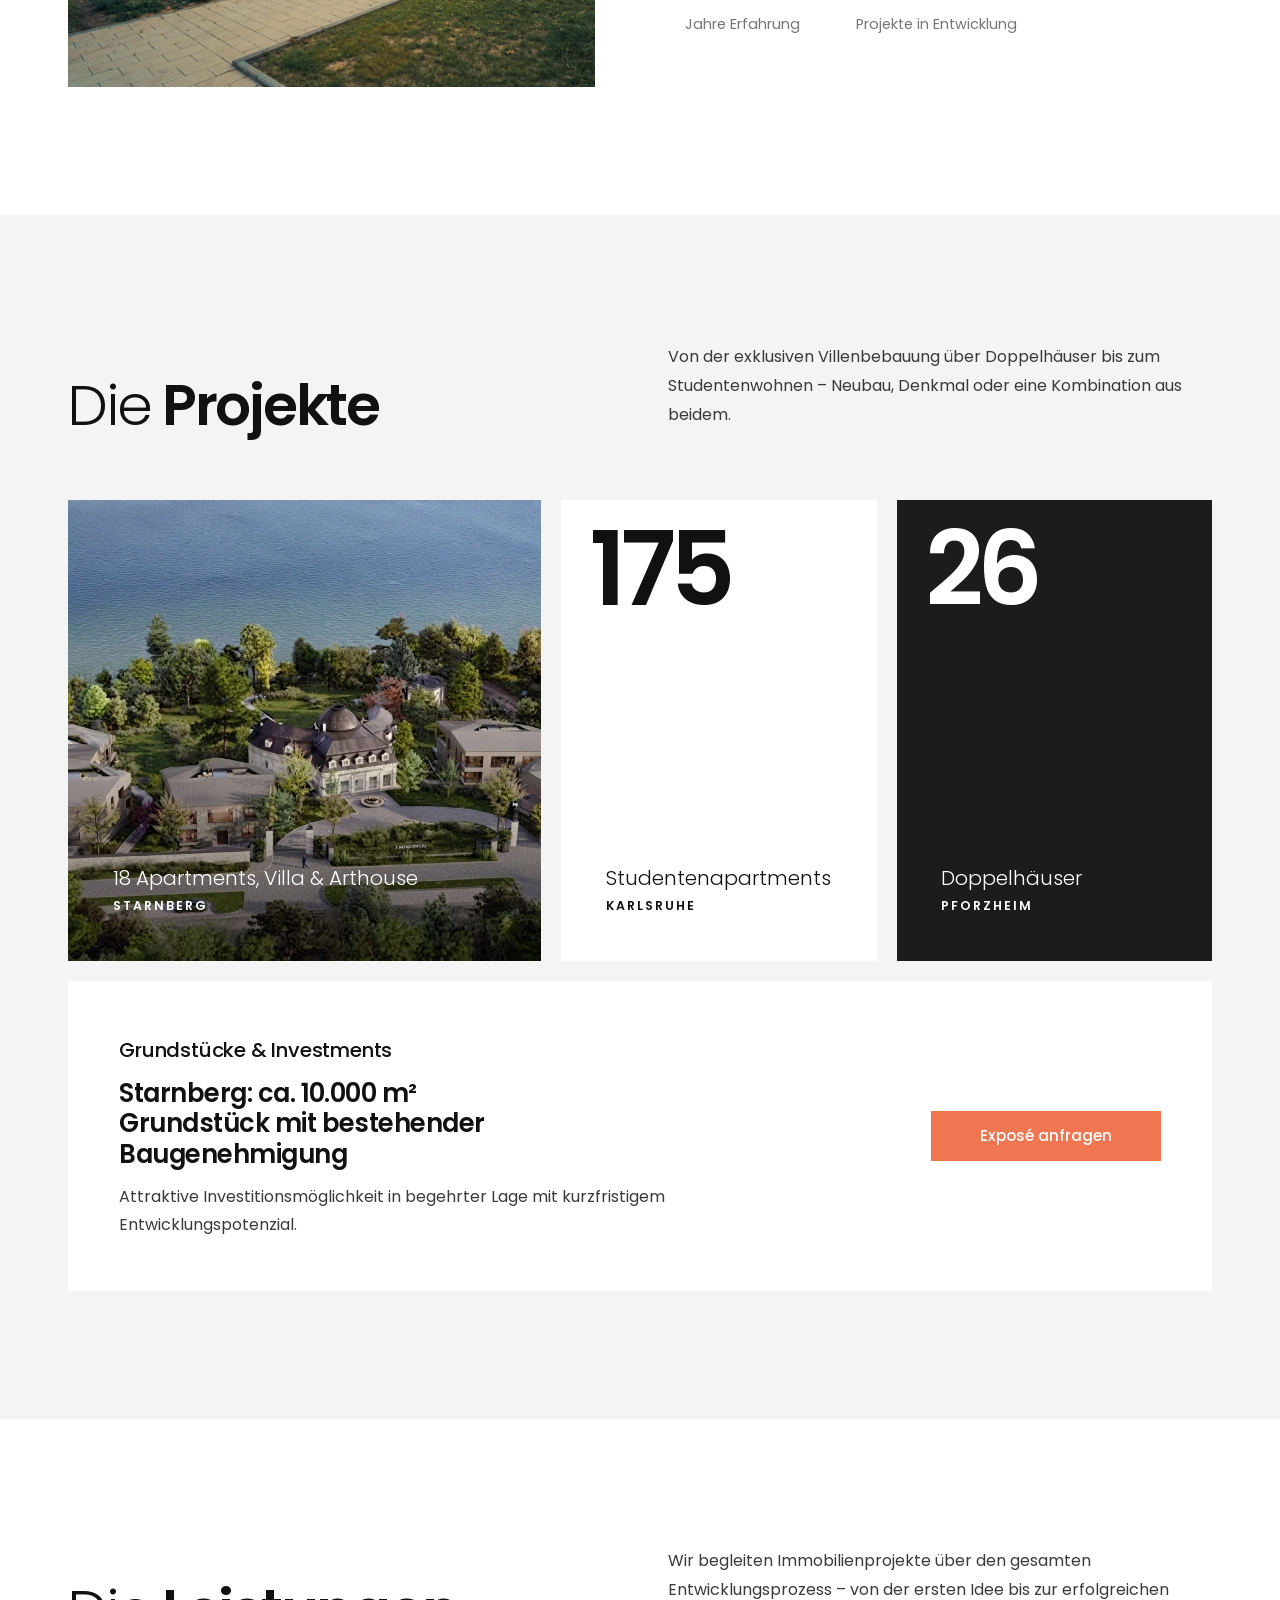
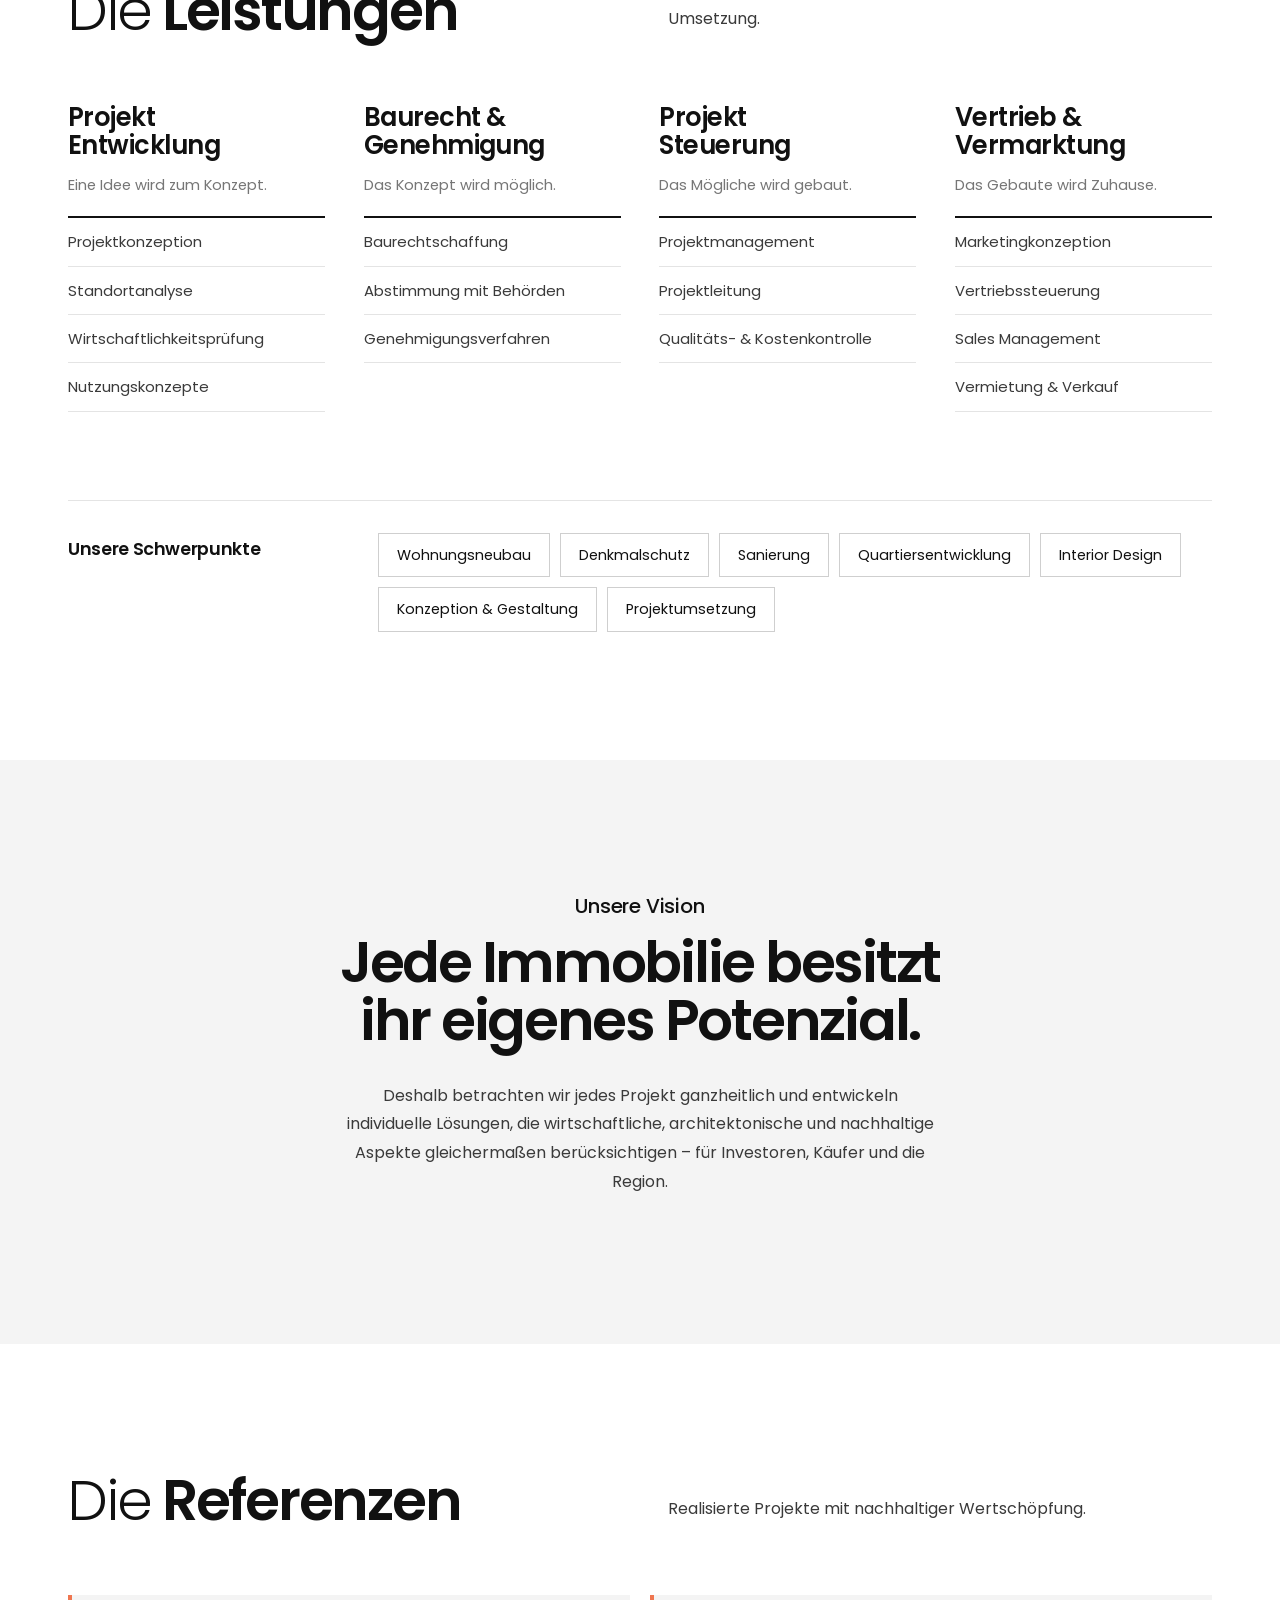
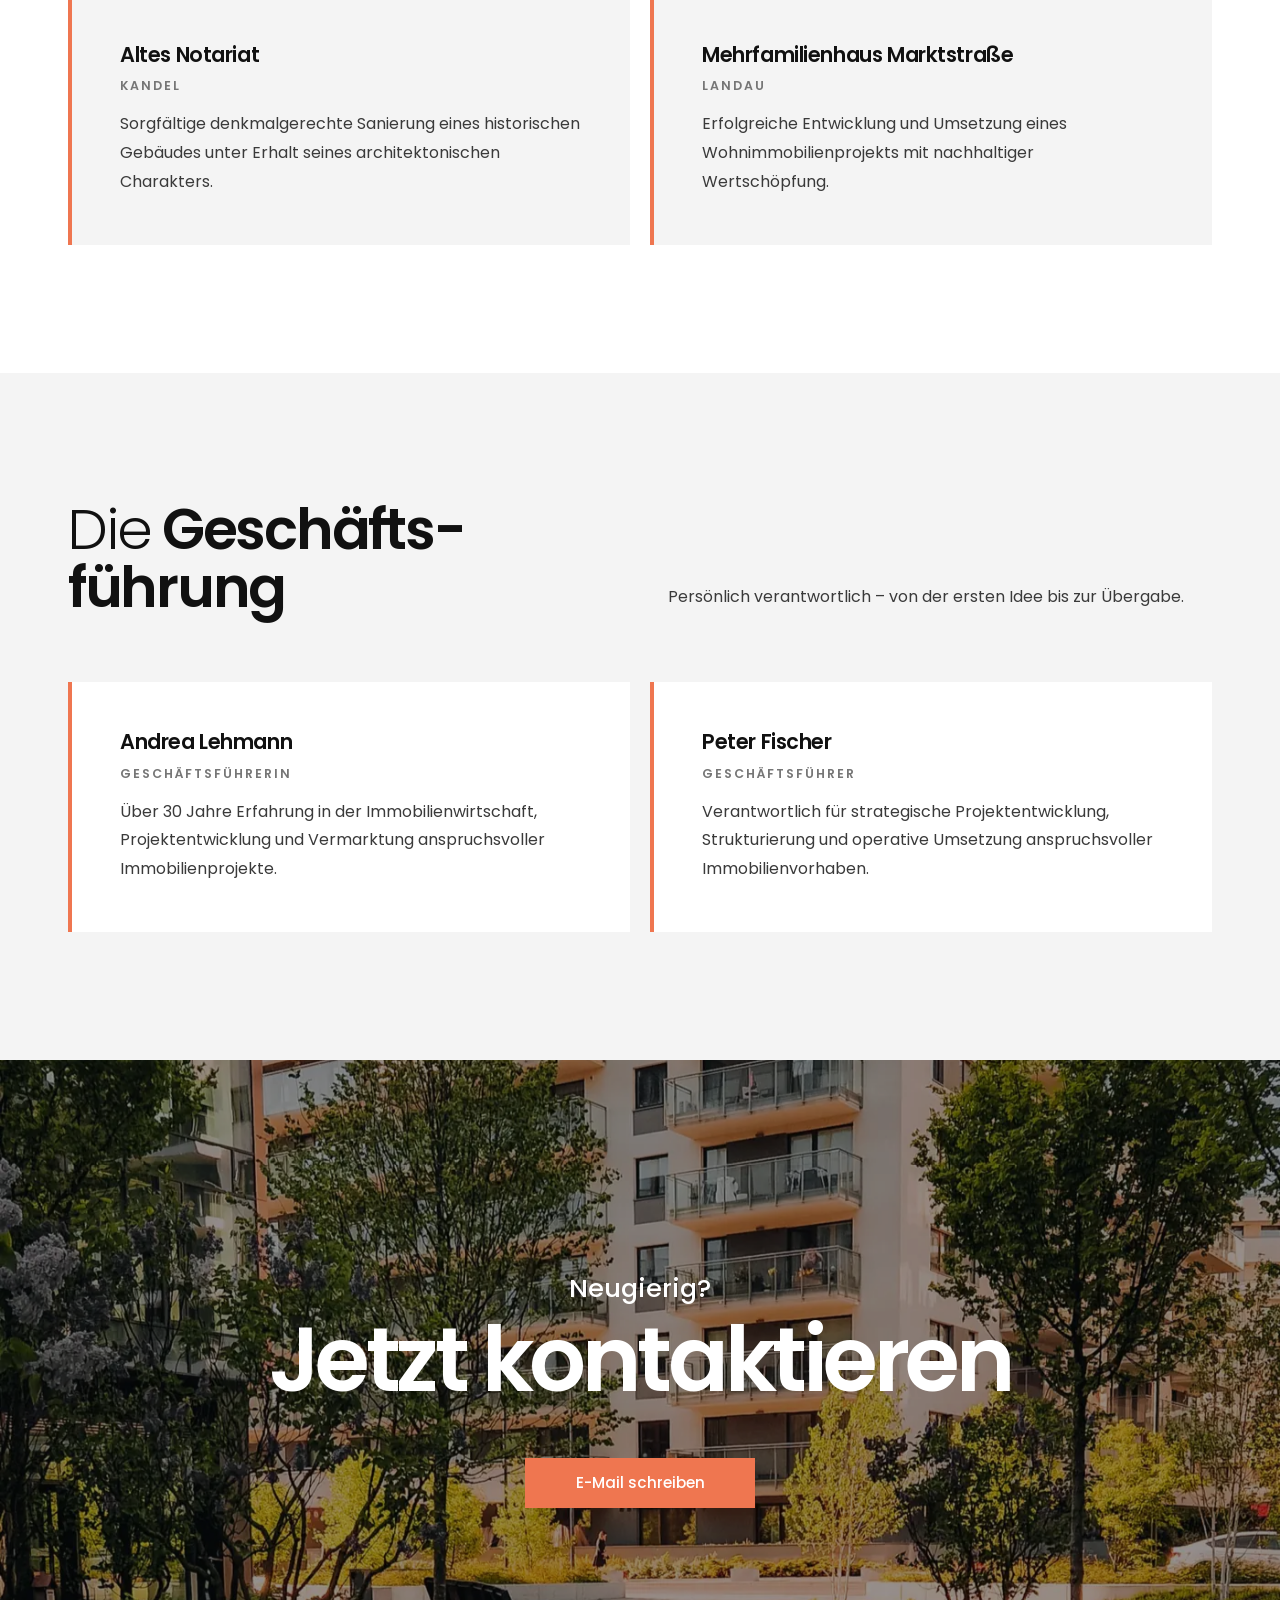
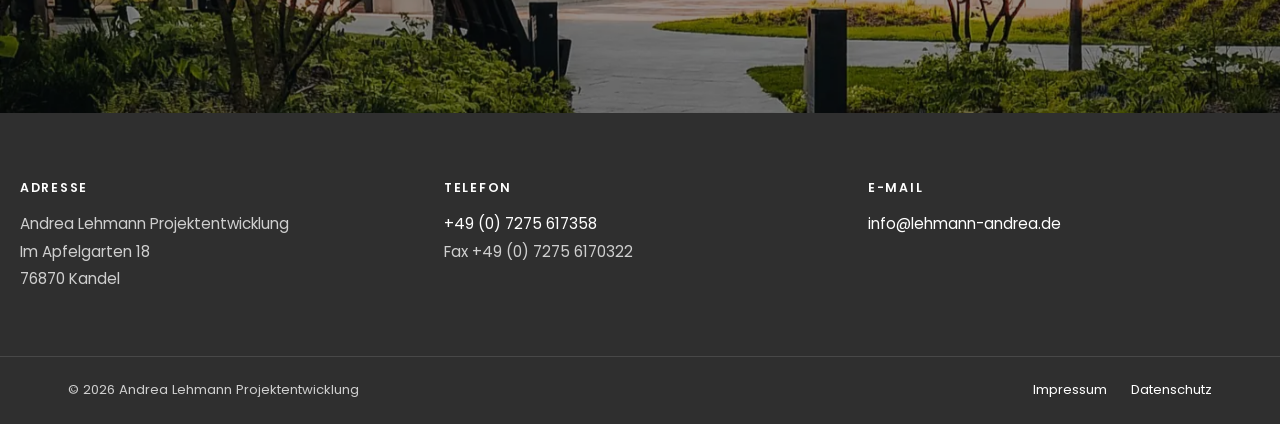
==== commit 8f10cf56: "v1" ====
--- a/index.html
+++ b/index.html
@@ -1,12 +1,217 @@
-<!DOCTYPE html><html lang="en-gb"><head><meta charset="utf-8"><meta http-equiv="X-UA-Compatible" content="IE=edge"><meta name="viewport" content="width=device-width,initial-scale=1"><title>Immobilien entwickeln. Werte schaffen. Zukunft gestalten. - Andrea Lehmann</title><meta name="description" content="Andrea Lehmann Projektentwicklung steht für die Entwicklung anspruchsvoller Wohnimmobilien, die Sanierung denkmalgeschützter Gebäude und die Realisierung nachhaltiger Immobilienkonzepte. Mit Erfahrung, Weitblick und Leidenschaft schaffen wir Werte, die Generationen überdauern. Die Andrea Lehmann Projektentwicklung wurde 2017 gegründet und hat sich auf die Entwicklung hochwertiger Wohnimmobilien, die&amp;hellip;"><meta name="generator" content="Publii Open-Source CMS for Static Site"><link rel="canonical" href="https://lehmann-andrea.de/"><link rel="alternate" type="application/atom+xml" href="https://lehmann-andrea.de/feed.xml" title="Andrea Lehmann - RSS"><link rel="alternate" type="application/json" href="https://lehmann-andrea.de/feed.json" title="Andrea Lehmann - JSON"><meta property="og:title" content="Immobilien entwickeln. Werte schaffen. Zukunft gestalten."><meta property="og:site_name" content="Andrea Lehmann"><meta property="og:description" content="Andrea Lehmann Projektentwicklung steht für die Entwicklung anspruchsvoller Wohnimmobilien, die Sanierung denkmalgeschützter Gebäude und die Realisierung nachhaltiger Immobilienkonzepte. Mit Erfahrung, Weitblick und Leidenschaft schaffen wir Werte, die Generationen überdauern. Die Andrea Lehmann Projektentwicklung wurde 2017 gegründet und hat sich auf die Entwicklung hochwertiger Wohnimmobilien, die&amp;hellip;"><meta property="og:url" content="https://lehmann-andrea.de/"><meta property="og:type" content="article"><link rel="stylesheet" href="https://lehmann-andrea.de/assets/css/style.css?v&#x3D;a0ba884548820066dfadd8416036abba"><script type="application/ld+json">{"@context":"http://schema.org","@type":"Article","mainEntityOfPage":{"@type":"WebPage","@id":"https://lehmann-andrea.de/"},"headline":"Immobilien entwickeln. Werte schaffen. Zukunft gestalten.","datePublished":"2026-09-13T10:54+02:00","dateModified":"2026-09-13T11:43+02:00","description":"Andrea Lehmann Projektentwicklung steht für die Entwicklung anspruchsvoller Wohnimmobilien, die Sanierung denkmalgeschützter Gebäude und die Realisierung nachhaltiger Immobilienkonzepte. Mit Erfahrung, Weitblick und Leidenschaft schaffen wir Werte, die Generationen überdauern. Die Andrea Lehmann Projektentwicklung wurde 2017 gegründet und hat sich auf die Entwicklung hochwertiger Wohnimmobilien, die&hellip;","author":{"@type":"Person","name":"Andrea Lehmann","url":"https://lehmann-andrea.de/authors/andrea-lehmann/"},"publisher":{"@type":"Organization","name":"Andrea Lehmann"}}</script><noscript><style>img[loading] {
-                    opacity: 1;
-                }</style></noscript></head><body class="page-template"><header class="top js-header"><a class="logo" href="https://lehmann-andrea.de/">Andrea Lehmann</a></header><main class="page"><article class="content"><div class="hero hero--noimage"><header class="hero__content"><div class="wrapper"><h1>Immobilien entwickeln. Werte schaffen. Zukunft gestalten.</h1></div></header></div><div class="entry-wrapper content__entry"><h4 class="align-center">Andrea Lehmann Projektentwicklung steht für die Entwicklung anspruchsvoller Wohnimmobilien, die Sanierung denkmalgeschützter Gebäude und die Realisierung nachhaltiger Immobilienkonzepte. Mit Erfahrung, Weitblick und Leidenschaft schaffen wir Werte, die Generationen überdauern.</h4><p> </p><h3><strong>Über uns</strong></h3><p>Die Andrea Lehmann Projektentwicklung wurde 2017 gegründet und hat sich auf die Entwicklung hochwertiger Wohnimmobilien, die Revitalisierung denkmalgeschützter Objekte sowie Projekte in förmlich festgelegten Sanierungsgebieten spezialisiert.<br><br>Als familiengeführtes Unternehmen verbinden wir langjährige Marktkenntnis mit unternehmerischer Verantwortung und einem klaren Qualitätsanspruch. Gründerin Andrea Lehmann verfügt über mehr als 30 Jahre Erfahrung in der Immobilienwirtschaft und begleitet Projekte mit fachlicher Kompetenz und persönlichem Engagement.<br><br></p><h3><strong>Unsere Vision</strong></h3><p>Jede Immobilie besitzt ihr eigenes Potenzial. Deshalb betrachten wir jedes Projekt ganzheitlich und entwickeln individuelle Lösungen, die wirtschaftliche, architektonische und nachhaltige Aspekte gleichermaßen berücksichtigen.<br><br>Unser Anspruch ist die Schaffung hochwertiger Immobilien mit überzeugender Architektur, nachhaltiger Wertentwicklung und langfristigem Nutzen für Investoren, Käufer und die Region.</p><h3><strong>Leistungen</strong></h3><p>Wir begleiten Immobilienprojekte über den gesamten Entwicklungsprozess hinweg – von der ersten Idee bis zur erfolgreichen Umsetzung.</p><h5><strong>Projektentwicklung</strong></h5><p>· Projektkonzeption<br>· Standortanalyse<br>· Wirtschaftlichkeitsprüfung<br>· Entwicklung individueller Nutzungskonzepte<br><br></p><h5><strong>Baurecht &amp; Genehmigungen</strong></h5><p>· Baurechtschaffung<br>· Abstimmung mit Behörden<br>· Begleitung von Genehmigungsverfahren<br><br></p><h5>Projektsteuerung</h5><p>· Projektmanagement<br>· Projektleitung<br>· Projektsteuerung<br>· Qualitäts- und Kostenkontrolle</p><h5>Vertrieb &amp; Vermarktung</h5><p>· Marketingkonzeption<br>· Vertriebssteuerung<br>· Sales Management<br>· Vermietung und Verkauf<br><br>Unsere umfassende Expertise ermöglicht die erfolgreiche Realisierung komplexer Immobilienprojekte aus einer Hand.<br><br></p><p> </p><h3>Fachgebiete</h3><p>Unsere Schwerpunkte liegen in den Bereichen:<br><br>· Wohnungsneubau<br>· Denkmalschutz<br>· Sanierung<br>· Quartiersentwicklung<br>· Interior Design<br>· Konzeption und Gestaltung<br>· Projektumsetzung<br><br>Durch die Kombination technischer Kompetenz, Marktkenntnis und gestalterischem Anspruch schaffen wir Immobilien mit bleibendem Wert.<br><br></p><h3>Aktuelle Projekte</h3><h5>Karlsruhe</h5><p>175 Studentenapartments<br><br>Entwicklung eines modernen Wohnkonzepts für Studierende mit Fokus auf Funktionalität, Nachhaltigkeit und attraktive Wohnqualität.<br><br></p><h5><strong>Starnberg</strong></h5><p>18 exklusive Apartments, Villa und Arthouse<br><br>Hochwertige Wohnbebauung in einer der gefragtesten Wohnlagen Deutschlands. Das Projekt vereint moderne Architektur mit exklusivem Wohnkomfort.</p><figure class="post__image"><img loading="lazy" src="https://lehmann-andrea.de/media/posts/2/IMG_3021.JPG" alt="" width="581" height="382" sizes="(max-width: 1920px) 100vw, 1920px" srcset="https://lehmann-andrea.de/media/posts/2/responsive/IMG_3021-xs.JPG 640w, https://lehmann-andrea.de/media/posts/2/responsive/IMG_3021-sm.JPG 768w, https://lehmann-andrea.de/media/posts/2/responsive/IMG_3021-md.JPG 1024w, https://lehmann-andrea.de/media/posts/2/responsive/IMG_3021-lg.JPG 1366w, https://lehmann-andrea.de/media/posts/2/responsive/IMG_3021-xl.JPG 1600w, https://lehmann-andrea.de/media/posts/2/responsive/IMG_3021-2xl.JPG 1920w"></figure><h5>Pforzheim</h5><figure class="post__image">26 Doppelhäuser<br><br>Familienfreundliche Wohnbebauung mit zeitgemäßen Grundrissen und nachhaltigem Wohnkonzept.<br><img loading="lazy" src="https://lehmann-andrea.de/media/posts/2/IMG_3023.JPG" alt="" width="600" height="390" sizes="(max-width: 1920px) 100vw, 1920px" srcset="https://lehmann-andrea.de/media/posts/2/responsive/IMG_3023-xs.JPG 640w, https://lehmann-andrea.de/media/posts/2/responsive/IMG_3023-sm.JPG 768w, https://lehmann-andrea.de/media/posts/2/responsive/IMG_3023-md.JPG 1024w, https://lehmann-andrea.de/media/posts/2/responsive/IMG_3023-lg.JPG 1366w, https://lehmann-andrea.de/media/posts/2/responsive/IMG_3023-xl.JPG 1600w, https://lehmann-andrea.de/media/posts/2/responsive/IMG_3023-2xl.JPG 1920w"></figure><h3>Grundstücke &amp; Investments</h3><h5>Starnberg</h5><p>Grundstück mit ca. 10.000 m² Fläche und bestehender Baugenehmigung<br><br>Attraktive Investitionsmöglichkeit in begehrter Lage mit kurzfristigem Entwicklungspotenzial.<br><br></p><p> </p><h3>Referenzen</h3><h5>Altes Notariat Kandel</h5><p>Sorgfältige denkmalgerechte Sanierung eines historischen Gebäudes unter Erhalt seines architektonischen Charakters.</p><h5>Mehrfamilienhaus Marktstraße, Landau</h5><p>Erfolgreiche Entwicklung und Umsetzung eines Wohnimmobilienprojekts mit nachhaltiger Wertschöpfung.<br><br></p><h3>Geschäftsführung</h3><p><br><strong>Andrea Lehmann</strong><br>Geschäftsführerin<br>Über 30 Jahre Erfahrung in der Immobilienwirtschaft, Projektentwicklung und Vermarktung anspruchsvoller Immobilienprojekte.<br><br><strong>Peter Fischer</strong><br>Geschäftsführer<br>Verantwortlich für strategische Projektentwicklung, Strukturierung und operative Umsetzung anspruchsvoller Immobilienvorhaben.<br><br></p><p> </p><h3>Kontakt</h3><address>Andrea Lehmann Projektentwicklung<br><br>Im Apfelgarten 18<br>76870 Kandel<br><br>Telefon: +49 (0) 7275 617358<br>Telefax: +49 (0) 7275 6170322<br>E-Mail: info@lehmann-andrea.de<br><br>www.lehmann-andrea.de</address></div></article></main><footer class="footer"><div class="wrapper"><div class="footer__copyright">Powered by Publii</div><button id="backToTop" class="footer__bttop" aria-label="Back to top" title="Back to top"><svg width="20" height="20"><use xlink:href="https://lehmann-andrea.de/assets/svg/svg-map.svg#toparrow"/></svg></button></div></footer><script defer="defer" src="https://lehmann-andrea.de/assets/js/scripts.min.js?v&#x3D;dafec4f87fead6718cb125f0b0fc8441"></script><script>window.publiiThemeMenuConfig={mobileMenuMode:'sidebar',animationSpeed:300,submenuWidth: 'auto',doubleClickTime:500,mobileMenuExpandableSubmenus:true,relatedContainerForOverlayMenuSelector:'.top'};</script><script>var images = document.querySelectorAll('img[loading]');
-        for (var i = 0; i < images.length; i++) {
-            if (images[i].complete) {
-                images[i].classList.add('is-loaded');
-            } else {
-                images[i].addEventListener('load', function () {
-                    this.classList.add('is-loaded');
-                }, false);
-            }
-        }</script></body></html>+<!DOCTYPE html>
+<html lang="de">
+<head>
+  <meta charset="utf-8">
+  <meta name="viewport" content="width=device-width, initial-scale=1">
+  <title>Andrea Lehmann Projektentwicklung – Wohnimmobilien, Denkmalschutz &amp; Sanierung</title>
+  <meta name="description" content="Andrea Lehmann Projektentwicklung aus Kandel: hochwertige Wohnimmobilien, denkmalgerechte Sanierung und nachhaltige Immobilienkonzepte – von der Idee bis zur Umsetzung.">
+  <link rel="canonical" href="https://www.lehmann-andrea.de/">
+  <meta property="og:type" content="website">
+  <meta property="og:locale" content="de_DE">
+  <meta property="og:site_name" content="Andrea Lehmann Projektentwicklung">
+  <meta property="og:title" content="Andrea Lehmann Projektentwicklung – Werte, die bleiben.">
+  <meta property="og:description" content="Hochwertige Wohnimmobilien, denkmalgerechte Sanierung und nachhaltige Immobilienkonzepte.">
+  <meta property="og:url" content="https://www.lehmann-andrea.de/">
+  <meta property="og:image" content="https://www.lehmann-andrea.de/assets/img/og-image.jpg">
+  <meta name="twitter:card" content="summary_large_image">
+  <link rel="icon" href="assets/img/favicon.svg" type="image/svg+xml">
+  <link rel="stylesheet" href="assets/css/style.css">
+  <script>document.documentElement.classList.add('js')</script>
+  <script type="application/ld+json">
+  {
+    "@context": "https://schema.org",
+    "@type": "RealEstateAgent",
+    "name": "Andrea Lehmann Projektentwicklung",
+    "url": "https://www.lehmann-andrea.de/",
+    "image": "https://www.lehmann-andrea.de/assets/img/og-image.jpg",
+    "telephone": "+49 7275 617358",
+    "faxNumber": "+49 7275 6170322",
+    "email": "info@lehmann-andrea.de",
+    "foundingDate": "2017",
+    "address": {"@type": "PostalAddress","streetAddress": "Im Apfelgarten 18","postalCode": "76870","addressLocality": "Kandel","addressCountry": "DE"}
+  }
+  </script>
+</head>
+<body>
+  <a class="skip" href="#inhalt">Zum Inhalt springen</a>
+
+  <header class="site-header">
+    <div class="wrap">
+      <a class="logo" href="./" aria-label="Andrea Lehmann Projektentwicklung – Startseite"><strong>Andrea Lehmann</strong><span>Projektentwicklung</span></a>
+      <button class="nav-toggle" type="button" aria-label="Menü öffnen" aria-expanded="false" aria-controls="nav"><span></span><span></span><span></span></button>
+      <nav class="nav" id="nav" aria-label="Hauptnavigation">
+        <ul>
+          <li><a href="#ueber-uns">Über uns</a></li>
+          <li><a href="#projekte">Projekte</a></li>
+          <li><a href="#leistungen">Leistungen</a></li>
+          <li><a href="#referenzen">Referenzen</a></li>
+          <li><a href="#kontakt">Kontakt</a></li>
+        </ul>
+      </nav>
+    </div>
+  </header>
+
+  <main id="inhalt">
+
+    <!-- Einstieg -->
+    <section class="intro" id="start">
+      <div class="intro-text" data-reveal>
+        <p class="sub">Wohnimmobilien &amp; Denkmalschutz</p>
+        <h1 class="display">Werte.<br>Die bleiben.</h1>
+        <p>Wir entwickeln hochwertige Wohnimmobilien, sanieren denkmalgeschützte Gebäude und realisieren nachhaltige Immobilienkonzepte – mit Erfahrung, Weitblick und Leidenschaft.</p>
+        <a class="btn" href="#projekte">Zu den Projekten</a>
+      </div>
+      <div class="slider" data-slider>
+        <div class="slide is-active">
+          <img src="assets/img/starnberg-luftbild.webp" alt="Visualisierung Starnberg: Villa und Apartmenthäuser am See" fetchpriority="high" width="1265" height="832">
+          <div class="cap"><span class="cap-title">Villa, Apartments &amp; Arthouse</span><span class="cap-city">Starnberg</span></div>
+        </div>
+        <div class="slide">
+          <img src="assets/img/starnberg-spa.webp" alt="Visualisierung Starnberg: Wellnessbereich" loading="lazy">
+          <div class="cap"><span class="cap-title">Wellness &amp; Spa</span><span class="cap-city">Starnberg</span></div>
+        </div>
+        <div class="slider-nav">
+          <span class="count"><b>1</b> / 2</span>
+          <button type="button" class="prev" aria-label="Vorheriges Bild">&#8249;</button>
+          <button type="button" class="next" aria-label="Nächstes Bild">&#8250;</button>
+        </div>
+      </div>
+    </section>
+
+    <!-- Über uns -->
+    <section class="section" id="ueber-uns">
+      <div class="wrap split">
+        <div class="img" data-reveal><img src="assets/img/wohnhaus.webp" alt="Modernes Mehrfamilienhaus" loading="lazy"></div>
+        <div data-reveal>
+          <p class="sub">Über uns</p>
+          <h2 class="h2">Familien&shy;geführt.<br>Seit 2017.</h2>
+          <p>Die Andrea Lehmann Projektentwicklung hat sich auf hochwertige Wohnimmobilien, die Revitalisierung denkmalgeschützter Objekte sowie Projekte in förmlich festgelegten Sanierungsgebieten spezialisiert.</p>
+          <p>Gründerin Andrea Lehmann verfügt über mehr als 30 Jahre Erfahrung in der Immobilienwirtschaft und begleitet jedes Projekt mit fachlicher Kompetenz und persönlichem Engagement.</p>
+          <div class="facts">
+            <div><strong>30+</strong><span>Jahre Erfahrung</span></div>
+            <div><strong>3</strong><span>Projekte in Entwicklung</span></div>
+          </div>
+        </div>
+      </div>
+    </section>
+
+    <!-- Projekte -->
+    <section class="section grey" id="projekte">
+      <div class="wrap">
+        <div class="head" data-reveal>
+          <h2 class="h2"><span class="light">Die</span> Projekte</h2>
+          <p>Von der exklusiven Villenbebauung über Doppelhäuser bis zum Studentenwohnen – Neubau, Denkmal oder eine Kombination aus beidem.</p>
+        </div>
+        <div class="tiles">
+          <a class="tile tile-img" href="#kontakt" data-reveal>
+            <img src="assets/img/starnberg-luftbild.webp" alt="Visualisierung Starnberg" loading="lazy">
+            <span class="cap"><span class="cap-title">18 Apartments, Villa &amp; Arthouse</span><span class="cap-city">Starnberg</span></span>
+          </a>
+          <a class="tile tile-light" href="#kontakt" data-reveal>
+            <span class="tile-num">175</span>
+            <span class="cap"><span class="cap-title">Studentenapartments</span><span class="cap-city">Karlsruhe</span></span>
+          </a>
+          <a class="tile tile-dark" href="#kontakt" data-reveal>
+            <span class="tile-num">26</span>
+            <span class="cap"><span class="cap-title">Doppelhäuser</span><span class="cap-city">Pforzheim</span></span>
+          </a>
+        </div>
+        <div class="invest" data-reveal>
+          <div>
+            <p class="sub">Grundstücke &amp; Investments</p>
+            <h3>Starnberg: ca. 10.000 m² Grundstück mit bestehender Baugenehmigung</h3>
+            <p>Attraktive Investitionsmöglichkeit in begehrter Lage mit kurzfristigem Entwicklungspotenzial.</p>
+          </div>
+          <a class="btn" href="#kontakt">Exposé anfragen</a>
+        </div>
+      </div>
+    </section>
+
+    <!-- Leistungen -->
+    <section class="section" id="leistungen">
+      <div class="wrap">
+        <div class="head" data-reveal>
+          <h2 class="h2"><span class="light">Die</span> Leistungen</h2>
+          <p>Wir begleiten Immobilienprojekte über den gesamten Entwicklungsprozess – von der ersten Idee bis zur erfolgreichen Umsetzung.</p>
+        </div>
+        <div class="comp">
+          <div data-reveal><h3>Projekt<br>Entwicklung</h3><p class="claim">Eine Idee wird zum Konzept.</p><ul><li>Projektkonzeption</li><li>Standortanalyse</li><li>Wirtschaftlichkeitsprüfung</li><li>Nutzungskonzepte</li></ul></div>
+          <div data-reveal><h3>Baurecht &amp;<br>Genehmigung</h3><p class="claim">Das Konzept wird möglich.</p><ul><li>Baurechtschaffung</li><li>Abstimmung mit Behörden</li><li>Genehmigungsverfahren</li></ul></div>
+          <div data-reveal><h3>Projekt<br>Steuerung</h3><p class="claim">Das Mögliche wird gebaut.</p><ul><li>Projektmanagement</li><li>Projektleitung</li><li>Qualitäts- &amp; Kostenkontrolle</li></ul></div>
+          <div data-reveal><h3>Vertrieb &amp;<br>Vermarktung</h3><p class="claim">Das Gebaute wird Zuhause.</p><ul><li>Marketingkonzeption</li><li>Vertriebssteuerung</li><li>Sales Management</li><li>Vermietung &amp; Verkauf</li></ul></div>
+        </div>
+        <div class="fields" data-reveal>
+          <h3>Unsere Schwerpunkte</h3>
+          <ul>
+            <li>Wohnungsneubau</li><li>Denkmalschutz</li><li>Sanierung</li><li>Quartiersentwicklung</li><li>Interior Design</li><li>Konzeption &amp; Gestaltung</li><li>Projektumsetzung</li>
+          </ul>
+        </div>
+      </div>
+    </section>
+
+    <!-- Vision -->
+    <section class="section grey" id="vision">
+      <div class="wrap center" data-reveal>
+        <p class="sub">Unsere Vision</p>
+        <h2 class="h2">Jede Immobilie besitzt<br>ihr eigenes Potenzial.</h2>
+        <p>Deshalb betrachten wir jedes Projekt ganzheitlich und entwickeln individuelle Lösungen, die wirtschaftliche, architektonische und nachhaltige Aspekte gleichermaßen berücksichtigen – für Investoren, Käufer und die Region.</p>
+      </div>
+    </section>
+
+    <!-- Referenzen -->
+    <section class="section" id="referenzen">
+      <div class="wrap">
+        <div class="head" data-reveal>
+          <h2 class="h2"><span class="light">Die</span> Referenzen</h2>
+          <p>Realisierte Projekte mit nachhaltiger Wertschöpfung.</p>
+        </div>
+        <div class="cards">
+          <div data-reveal><h3>Altes Notariat</h3><p class="meta">Kandel</p><p>Sorgfältige denkmalgerechte Sanierung eines historischen Gebäudes unter Erhalt seines architektonischen Charakters.</p></div>
+          <div data-reveal><h3>Mehrfamilienhaus Marktstraße</h3><p class="meta">Landau</p><p>Erfolgreiche Entwicklung und Umsetzung eines Wohnimmobilienprojekts mit nachhaltiger Wertschöpfung.</p></div>
+        </div>
+      </div>
+    </section>
+
+    <!-- Geschäftsführung -->
+    <section class="section grey" id="team">
+      <div class="wrap">
+        <div class="head" data-reveal>
+          <h2 class="h2"><span class="light">Die</span> Geschäfts&shy;führung</h2>
+          <p>Persönlich verantwortlich – von der ersten Idee bis zur Übergabe.</p>
+        </div>
+        <div class="cards">
+          <div data-reveal><h3>Andrea Lehmann</h3><p class="meta">Geschäftsführerin</p><p>Über 30 Jahre Erfahrung in der Immobilienwirtschaft, Projektentwicklung und Vermarktung anspruchsvoller Immobilienprojekte.</p></div>
+          <div data-reveal><h3>Peter Fischer</h3><p class="meta">Geschäftsführer</p><p>Verantwortlich für strategische Projektentwicklung, Strukturierung und operative Umsetzung anspruchsvoller Immobilienvorhaben.</p></div>
+        </div>
+      </div>
+    </section>
+
+    <!-- Kontakt -->
+    <section class="cta" id="kontakt">
+      <img class="cta-img" src="assets/img/quartier.webp" alt="" loading="lazy">
+      <div class="wrap center" data-reveal>
+        <p class="cta-sub">Neugierig?</p>
+        <h2 class="cta-title">Jetzt kontaktieren</h2>
+        <a class="btn" href="mailto:info@lehmann-andrea.de">E-Mail schreiben</a>
+      </div>
+    </section>
+
+  </main>
+
+  <footer class="site-footer">
+    <div class="wrap footer-grid">
+      <div><h4>Adresse</h4><p>Andrea Lehmann Projektentwicklung<br>Im Apfelgarten 18<br>76870 Kandel</p></div>
+      <div><h4>Telefon</h4><p><a href="tel:+497275617358">+49 (0) 7275 617358</a><br>Fax +49 (0) 7275 6170322</p></div>
+      <div><h4>E-Mail</h4><p><a href="mailto:info@lehmann-andrea.de">info@lehmann-andrea.de</a></p></div>
+    </div>
+    <div class="footer-bottom">
+      <div class="wrap">
+        <span>© <span data-year>2026</span> Andrea Lehmann Projektentwicklung</span>
+        <nav aria-label="Rechtliches"><a href="impressum.html">Impressum</a><a href="datenschutz.html">Datenschutz</a></nav>
+      </div>
+    </div>
+  </footer>
+
+  <script src="assets/js/main.js" defer></script>
+</body>
+</html>
--- a/assets/css/style.css
+++ b/assets/css/style.css
@@ -0,0 +1,212 @@
+/* =========================================================
+   Andrea Lehmann Projektentwicklung
+   ========================================================= */
+
+@font-face{font-family:"Poppins";src:url("../fonts/poppins-latin-300-normal.woff2") format("woff2");font-weight:300;font-display:swap}
+@font-face{font-family:"Poppins";src:url("../fonts/poppins-latin-400-normal.woff2") format("woff2");font-weight:400;font-display:swap}
+@font-face{font-family:"Poppins";src:url("../fonts/poppins-latin-500-normal.woff2") format("woff2");font-weight:500;font-display:swap}
+@font-face{font-family:"Poppins";src:url("../fonts/poppins-latin-600-normal.woff2") format("woff2");font-weight:600;font-display:swap}
+@font-face{font-family:"Poppins";src:url("../fonts/poppins-latin-700-normal.woff2") format("woff2");font-weight:700;font-display:swap}
+
+:root{
+  --font:"Poppins",system-ui,-apple-system,"Segoe UI",Arial,sans-serif;
+  --ink:#111;
+  --text:#3a3a3a;
+  --muted:#767676;
+  --grey:#f4f4f4;
+  --line:#e4e4e4;
+  --footer:#2f2f2f;
+  --accent:#ef7650;          /* Akzentfarbe – eigene Hausfarbe hier eintragen */
+  --accent-dark:#d9623e;
+  --max:1240px;
+  --pad:clamp(20px,4vw,48px);
+  --header:84px;
+  --ease:cubic-bezier(.22,.7,.2,1);
+}
+
+/* ---------- Reset ---------- */
+*,*::before,*::after{box-sizing:border-box}
+html{scroll-behavior:smooth;-webkit-text-size-adjust:100%}
+body{margin:0;font-family:var(--font);font-size:16px;line-height:1.7;color:var(--text);background:#fff;-webkit-font-smoothing:antialiased;overflow-x:hidden}
+img{display:block;max-width:100%}
+a{color:inherit;text-decoration:none}
+h1,h2,h3,h4,p,ul,figure{margin:0}
+ul{list-style:none;padding:0}
+button{font:inherit}
+section[id]{scroll-margin-top:var(--header)}
+:focus-visible{outline:2px solid var(--accent);outline-offset:3px}
+.skip{position:absolute;left:-9999px;top:0;background:#000;color:#fff;padding:10px 16px;z-index:100}
+.skip:focus{left:10px;top:10px}
+
+/* ---------- Layout ---------- */
+.wrap{max-width:var(--max);margin:0 auto;padding:0 var(--pad)}
+.section{padding:clamp(80px,10vw,136px) 0}
+.grey{background:var(--grey)}
+.center{text-align:center}
+.center p{margin-left:auto;margin-right:auto}
+
+/* ---------- Typografie ---------- */
+p{font-size:1rem;line-height:1.8;margin-bottom:1.2em;max-width:60ch}
+.sub{font-size:1.25rem;font-weight:500;color:var(--ink);letter-spacing:-.01em;margin-bottom:.5em}
+.display{font-size:clamp(3rem,6.2vw,5.8rem);font-weight:600;line-height:.98;letter-spacing:-.045em;color:var(--ink);margin-bottom:.5em}
+.h2{font-size:clamp(2.2rem,4.4vw,3.8rem);font-weight:600;line-height:1.04;letter-spacing:-.04em;color:var(--ink);margin-bottom:.55em}
+.light{font-weight:300}
+h3{font-size:1.3rem;font-weight:600;line-height:1.2;letter-spacing:-.02em;color:var(--ink);margin-bottom:.5em}
+.meta{font-size:.78rem;font-weight:600;letter-spacing:.16em;text-transform:uppercase;color:var(--muted);margin:-.2em 0 1em}
+
+/* ---------- Button ---------- */
+.btn{display:inline-block;min-width:230px;padding:16px 34px;background:var(--accent);color:#fff;text-align:center;font-size:.95rem;font-weight:500;line-height:1.2;transition:background .25s}
+.btn:hover{background:var(--accent-dark)}
+
+/* ---------- Header ---------- */
+.site-header{position:sticky;top:0;z-index:50;background:#fff;height:var(--header);transition:box-shadow .3s}
+.site-header.scrolled{box-shadow:0 1px 0 var(--line),0 6px 24px rgba(0,0,0,.05)}
+.site-header .wrap{height:100%;display:flex;align-items:center;justify-content:space-between;gap:32px;max-width:none;padding:0 max(var(--pad),calc((100vw - var(--max))/2 + 48px))}
+.logo{display:flex;flex-direction:column;line-height:1.05;color:var(--ink)}
+.logo strong{font-size:1.25rem;font-weight:700;letter-spacing:-.03em}
+.logo span{font-size:.72rem;font-weight:500;letter-spacing:.18em;text-transform:uppercase;color:var(--muted);margin-top:4px}
+.nav ul{display:flex;gap:clamp(20px,3vw,40px)}
+.nav a{font-size:.78rem;font-weight:500;letter-spacing:.12em;text-transform:uppercase;color:var(--ink);padding:8px 0;position:relative}
+.nav a::after{content:"";position:absolute;left:0;right:100%;bottom:2px;height:2px;background:var(--accent);transition:right .3s var(--ease)}
+.nav a:hover::after,.nav a.active::after{right:0}
+.nav-toggle{display:none;background:none;border:0;padding:10px;margin-right:-10px;cursor:pointer}
+.nav-toggle span{display:block;width:26px;height:2px;background:var(--ink);transition:transform .3s,opacity .3s}
+.nav-toggle span+span{margin-top:6px}
+.nav-open .nav-toggle span:nth-child(1){transform:translateY(8px) rotate(45deg)}
+.nav-open .nav-toggle span:nth-child(2){opacity:0}
+.nav-open .nav-toggle span:nth-child(3){transform:translateY(-8px) rotate(-45deg)}
+
+/* ---------- 1. Einstieg ---------- */
+.intro{display:grid;grid-template-columns:minmax(360px,5fr) 7fr;min-height:min(calc(100svh - var(--header)),860px)}
+.intro-text{align-self:center;padding:clamp(48px,6vw,96px) clamp(28px,4vw,64px) clamp(48px,6vw,96px) max(var(--pad),calc((100vw - var(--max))/2 + 48px))}
+.intro-text p:not(.sub){max-width:34ch;margin-bottom:2em}
+.slider{position:relative;overflow:hidden;background:#222;min-height:460px}
+.slide{position:absolute;inset:0;opacity:0;transition:opacity 1.1s var(--ease)}
+.slide.is-active{opacity:1;z-index:1}
+.slide img{width:100%;height:100%;object-fit:cover;transform:scale(1.06);transition:transform 7s linear}
+.slide.is-active img{transform:scale(1)}
+.slide::after,.tile-img::after{content:"";position:absolute;inset:0;background:linear-gradient(to top,rgba(0,0,0,.58),rgba(0,0,0,0) 48%)}
+.cap{position:absolute;z-index:2;left:clamp(24px,3.5vw,48px);bottom:clamp(28px,3.5vw,44px);right:150px;display:flex;flex-direction:column;gap:4px;color:#fff}
+.cap-title{font-size:1.25rem;font-weight:300;line-height:1.3}
+.cap-city{font-size:.78rem;font-weight:600;letter-spacing:.16em;text-transform:uppercase}
+.slider-nav{position:absolute;z-index:3;right:clamp(20px,3vw,40px);bottom:clamp(24px,3.5vw,40px);display:flex;align-items:center;gap:14px;color:#fff}
+.count{font-size:.85rem}
+.slider-nav button{background:none;border:0;color:#fff;font:300 2.2rem/1 var(--font);cursor:pointer;padding:0 6px;opacity:.85}
+.slider-nav button:hover{opacity:1}
+
+/* ---------- Über uns ---------- */
+.split{display:grid;grid-template-columns:1fr 1fr;gap:clamp(40px,7vw,110px);align-items:center}
+.img{overflow:hidden;aspect-ratio:4/5}
+.img img{width:100%;height:100%;object-fit:cover}
+.facts{display:flex;gap:56px;margin-top:40px;padding-top:28px;border-top:1px solid var(--line)}
+.facts strong{display:block;font-size:2.6rem;font-weight:600;letter-spacing:-.04em;line-height:1;color:var(--ink)}
+.facts span{display:block;margin-top:8px;font-size:.9rem;color:var(--muted)}
+
+/* ---------- Sektionskopf ---------- */
+.head{display:grid;grid-template-columns:1fr 1fr;gap:56px;align-items:end;margin-bottom:clamp(40px,5vw,64px)}
+.head .h2{margin:0}
+.head p{margin:0 0 .4em}
+
+/* ---------- Projekte ---------- */
+.tiles{display:grid;grid-template-columns:1.5fr 1fr 1fr;grid-auto-rows:clamp(380px,36vw,540px);gap:20px}
+.tile{position:relative;display:block;overflow:hidden;color:#fff;background:#1c1c1c;transition:background .35s,color .35s}
+.tile-img img{width:100%;height:100%;object-fit:cover;transition:transform 1s var(--ease)}
+.tile-img:hover img{transform:scale(1.05)}
+.tile .cap{right:28px;color:inherit}
+.tile-light{background:#fff;color:var(--ink)}
+.tile-light:hover,.tile-dark:hover{background:var(--accent);color:#fff}
+.tile-num{position:absolute;left:28px;top:18px;font-size:clamp(4.5rem,8vw,7.5rem);font-weight:600;letter-spacing:-.06em;line-height:1}
+.invest{display:flex;justify-content:space-between;align-items:center;gap:40px;margin-top:20px;padding:clamp(28px,4vw,52px);background:#fff}
+.invest h3{font-size:clamp(1.3rem,2vw,1.7rem);max-width:28ch}
+.invest p:last-child{margin-bottom:0}
+
+/* ---------- Leistungen ---------- */
+.comp{display:grid;grid-template-columns:repeat(4,1fr);gap:clamp(24px,3vw,44px)}
+.comp h3{font-size:1.6rem;line-height:1.08}
+.claim{color:var(--muted);font-size:.92rem;margin-bottom:1.2em}
+.comp ul{border-top:2px solid var(--ink)}
+.comp li{padding:11px 0;border-bottom:1px solid var(--line);font-size:.93rem}
+.fields{margin-top:clamp(56px,7vw,88px);padding-top:32px;border-top:1px solid var(--line);display:grid;grid-template-columns:1fr 3fr;gap:32px;align-items:start}
+.fields h3{font-size:1.1rem;margin-top:6px}
+.fields ul{display:flex;flex-wrap:wrap;gap:10px}
+.fields li{padding:9px 18px;border:1px solid #cfcfcf;font-size:.9rem;color:var(--ink)}
+
+/* ---------- Vision ---------- */
+#vision .h2{max-width:18ch;margin-left:auto;margin-right:auto}
+
+/* ---------- Karten ---------- */
+.cards{display:grid;grid-template-columns:1fr 1fr;gap:20px}
+.cards>div{padding:clamp(28px,4vw,48px);background:var(--grey);border-left:4px solid var(--accent)}
+.grey .cards>div{background:#fff}
+.cards p:last-child{margin-bottom:0}
+
+/* ---------- Kontakt ---------- */
+.cta{position:relative;overflow:hidden;padding:clamp(130px,16vw,210px) 0;background:#333;color:#fff}
+.cta-img{position:absolute;left:0;top:-10%;width:100%;height:120%;object-fit:cover;max-width:none;will-change:transform}
+.cta::after{content:"";position:absolute;inset:0;background:rgba(0,0,0,.4)}
+.cta .wrap{position:relative;z-index:1}
+.cta-sub{font-size:1.6rem;font-weight:500;margin:0 auto .15em;max-width:none}
+.cta-title{font-size:clamp(2.6rem,7vw,5.6rem);font-weight:600;letter-spacing:-.05em;line-height:1;margin-bottom:.6em}
+
+/* ---------- Footer ---------- */
+.site-footer{background:var(--footer);color:#cfcfcf}
+.footer-grid{display:grid;grid-template-columns:repeat(3,1fr);gap:32px;padding:64px 0}
+.site-footer h4{font-size:.78rem;font-weight:600;letter-spacing:.14em;text-transform:uppercase;color:#fff;margin-bottom:12px}
+.site-footer p{font-size:.95rem;margin:0;color:#cfcfcf}
+.site-footer a{color:#fff}
+.site-footer a:hover{color:var(--accent)}
+.footer-bottom{border-top:1px solid rgba(255,255,255,.12);padding:22px 0;font-size:.82rem}
+.footer-bottom .wrap{display:flex;justify-content:space-between;gap:20px;flex-wrap:wrap}
+.footer-bottom nav{display:flex;gap:24px}
+
+/* ---------- Rechtstexte ---------- */
+.legal{padding:clamp(56px,8vw,100px) 0}
+.legal .wrap{max-width:860px}
+.legal h1{font-size:clamp(2.2rem,4.4vw,3.4rem);font-weight:600;letter-spacing:-.04em;color:var(--ink);line-height:1.05;margin-bottom:.8em}
+.legal h2{font-size:1.25rem;font-weight:600;color:var(--ink);margin:2em 0 .6em}
+.legal p,.legal li{max-width:none}
+.legal ul{list-style:disc;padding-left:1.2em;margin-bottom:1.2em}
+.legal a{color:var(--accent);text-decoration:underline}
+.todo{background:#fff4d6;padding:2px 6px}
+
+/* ---------- Scroll-Animation ---------- */
+.js [data-reveal]{opacity:0;transform:translateY(40px);transition:opacity .9s var(--ease),transform .9s var(--ease)}
+.js [data-reveal].is-visible{opacity:1;transform:none}
+@media print{.js [data-reveal]{opacity:1!important;transform:none!important}.site-header{position:static}}
+@media (prefers-reduced-motion:reduce){
+  html{scroll-behavior:auto}
+  .js [data-reveal]{opacity:1;transform:none;transition:none}
+  .slide,.slide img{transition:none;transform:none}
+}
+
+/* ---------- Tablet ---------- */
+@media (max-width:1000px){
+  :root{--header:70px}
+  .nav-toggle{display:block}
+  .nav{position:fixed;top:var(--header);left:0;right:0;bottom:0;background:#fff;padding:32px var(--pad);transform:translateX(100%);transition:transform .4s var(--ease);visibility:hidden}
+  .nav-open .nav{transform:none;visibility:visible}
+  .nav ul{flex-direction:column;gap:0}
+  .nav a{display:block;font-size:1.4rem;font-weight:500;letter-spacing:-.01em;text-transform:none;padding:16px 0;border-bottom:1px solid var(--line)}
+  .nav a::after{display:none}
+  .nav-open{overflow:hidden}
+  .intro{grid-template-columns:1fr;min-height:0}
+  .intro-text{padding:48px var(--pad)}
+  .slider{min-height:0;aspect-ratio:4/3}
+  .split,.head,.cards,.fields{grid-template-columns:1fr}
+  .head{gap:16px}
+  .tiles{grid-template-columns:1fr 1fr;grid-auto-rows:clamp(300px,48vw,440px)}
+  .tiles .tile-img{grid-column:1 / -1}
+  .comp{grid-template-columns:1fr 1fr;row-gap:48px}
+  .img{aspect-ratio:4/3}
+  .fields{gap:16px}
+}
+/* ---------- Mobil ---------- */
+@media (max-width:600px){
+  .tiles,.comp,.footer-grid{grid-template-columns:1fr}
+  .tiles{grid-auto-rows:300px}
+  .invest{flex-direction:column;align-items:flex-start}
+  .btn{min-width:0;width:100%}
+  .slider{aspect-ratio:4/5}
+  .facts{gap:32px}
+  .cap{right:120px}
+}
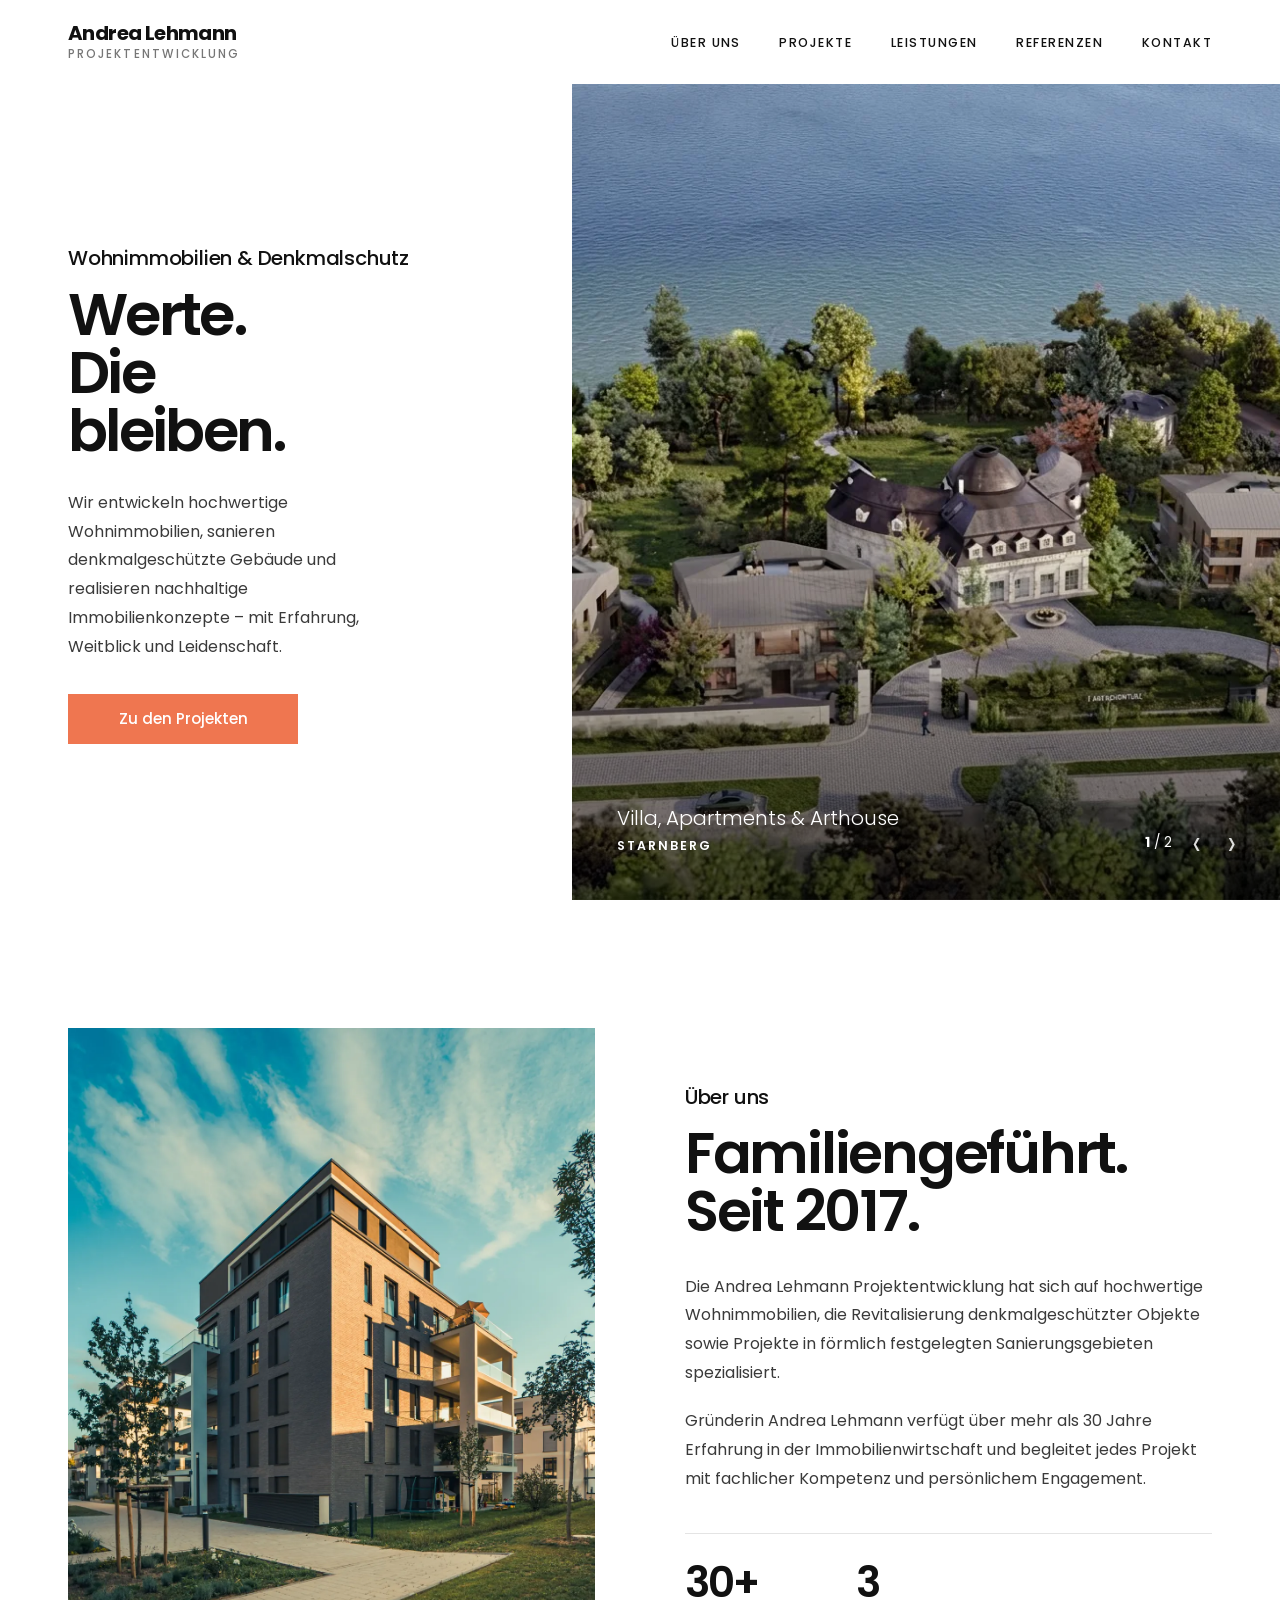
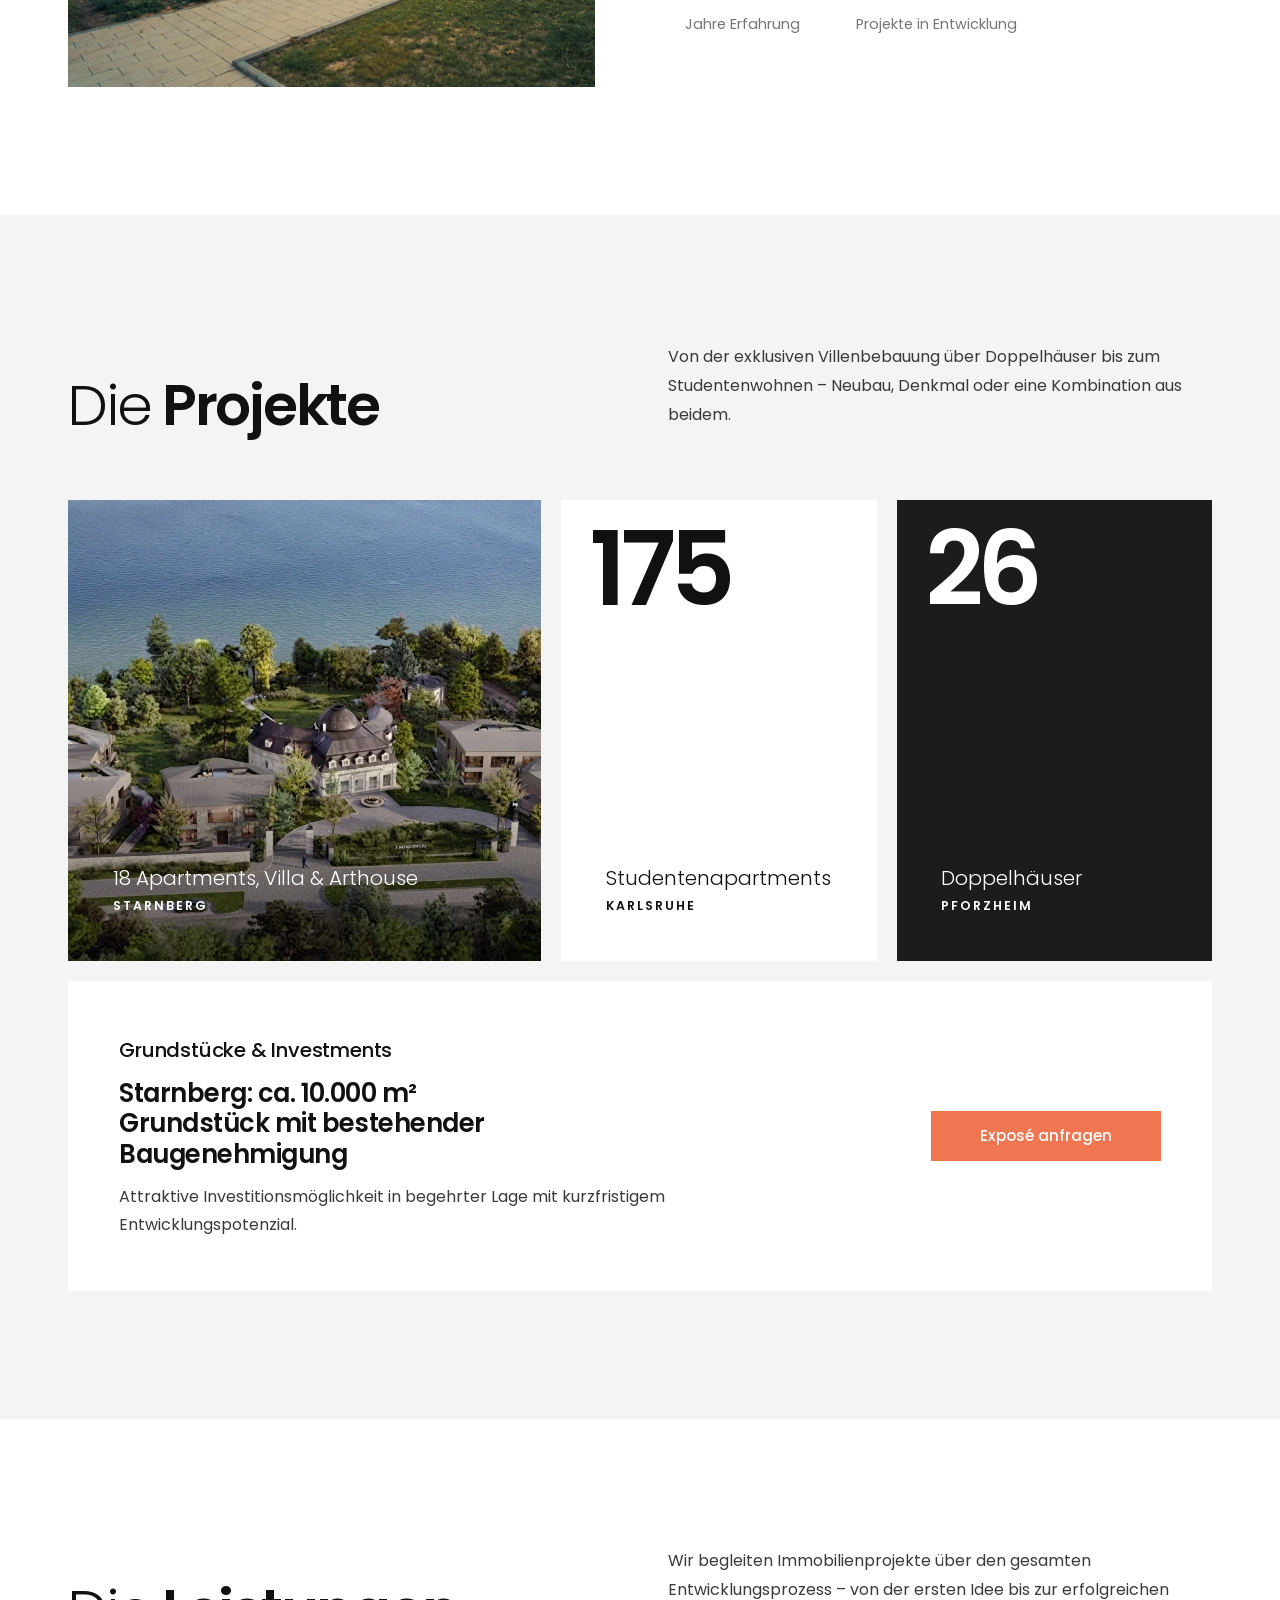
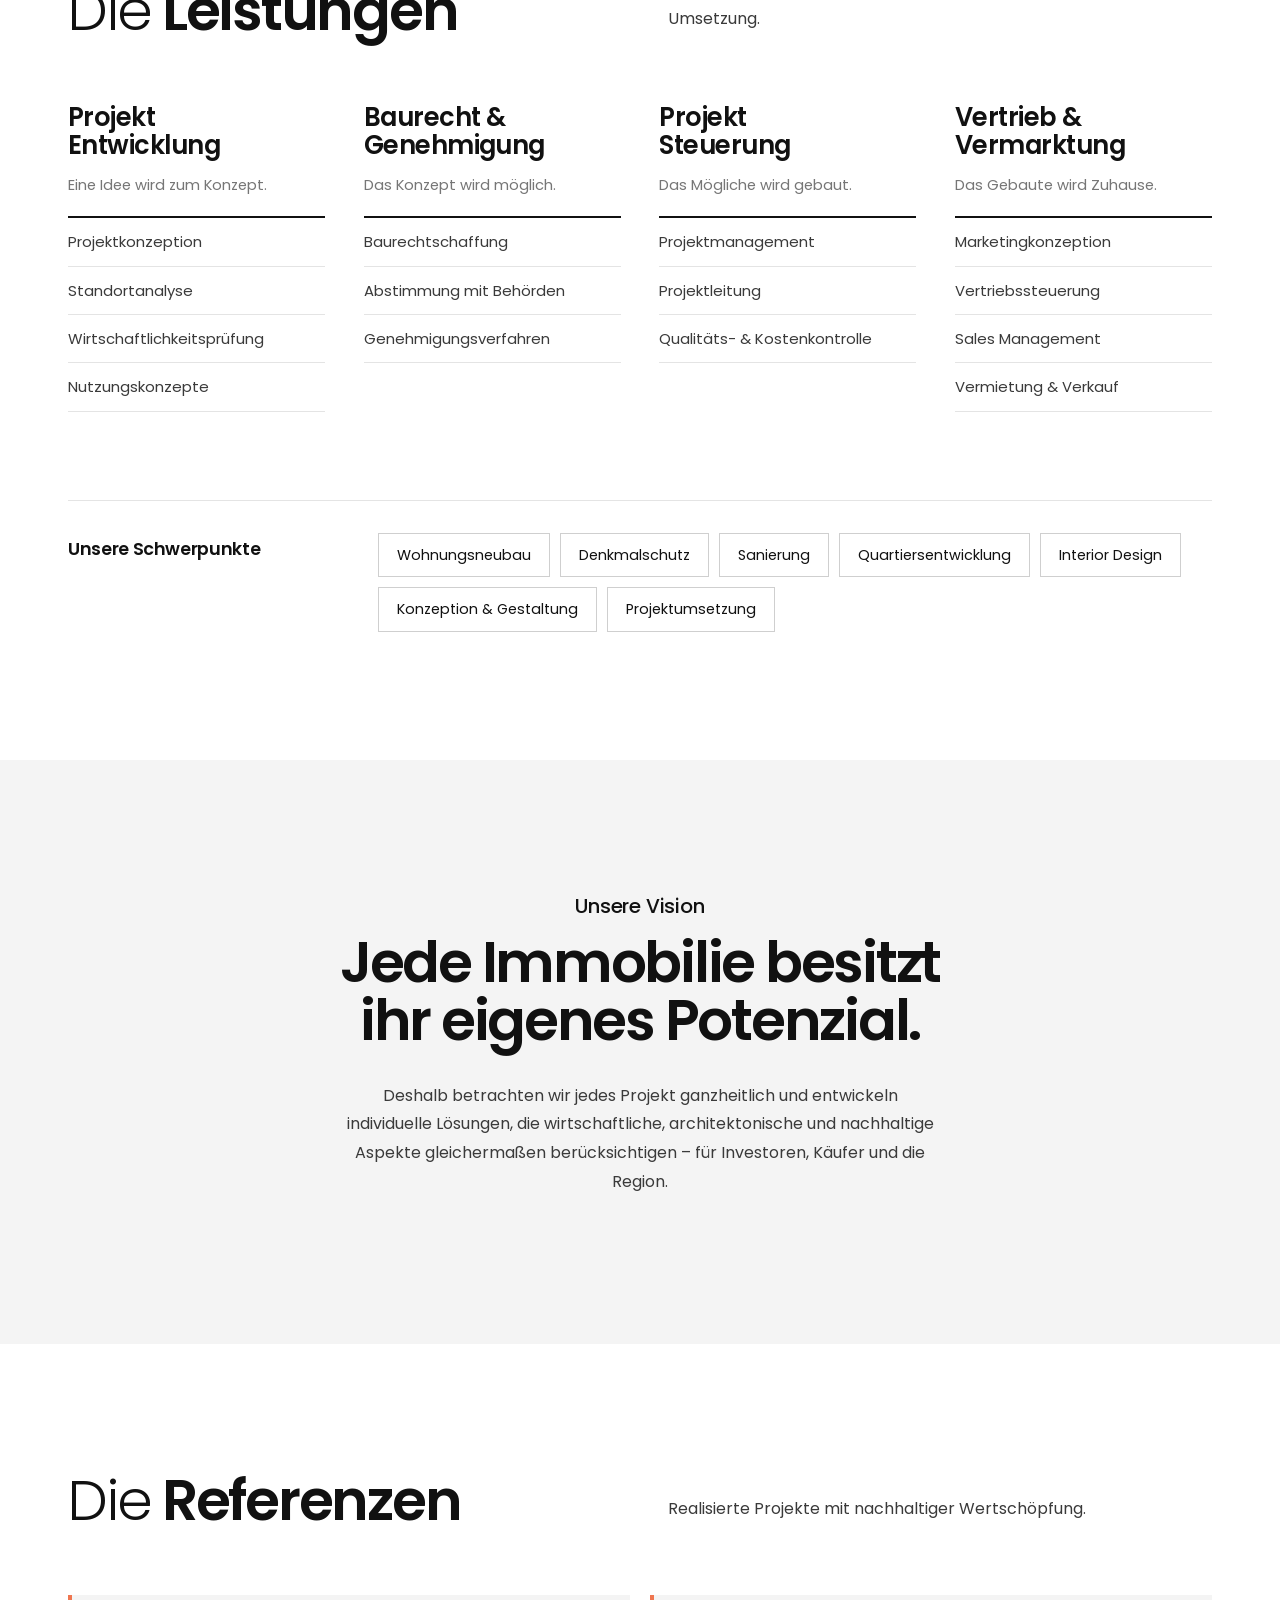
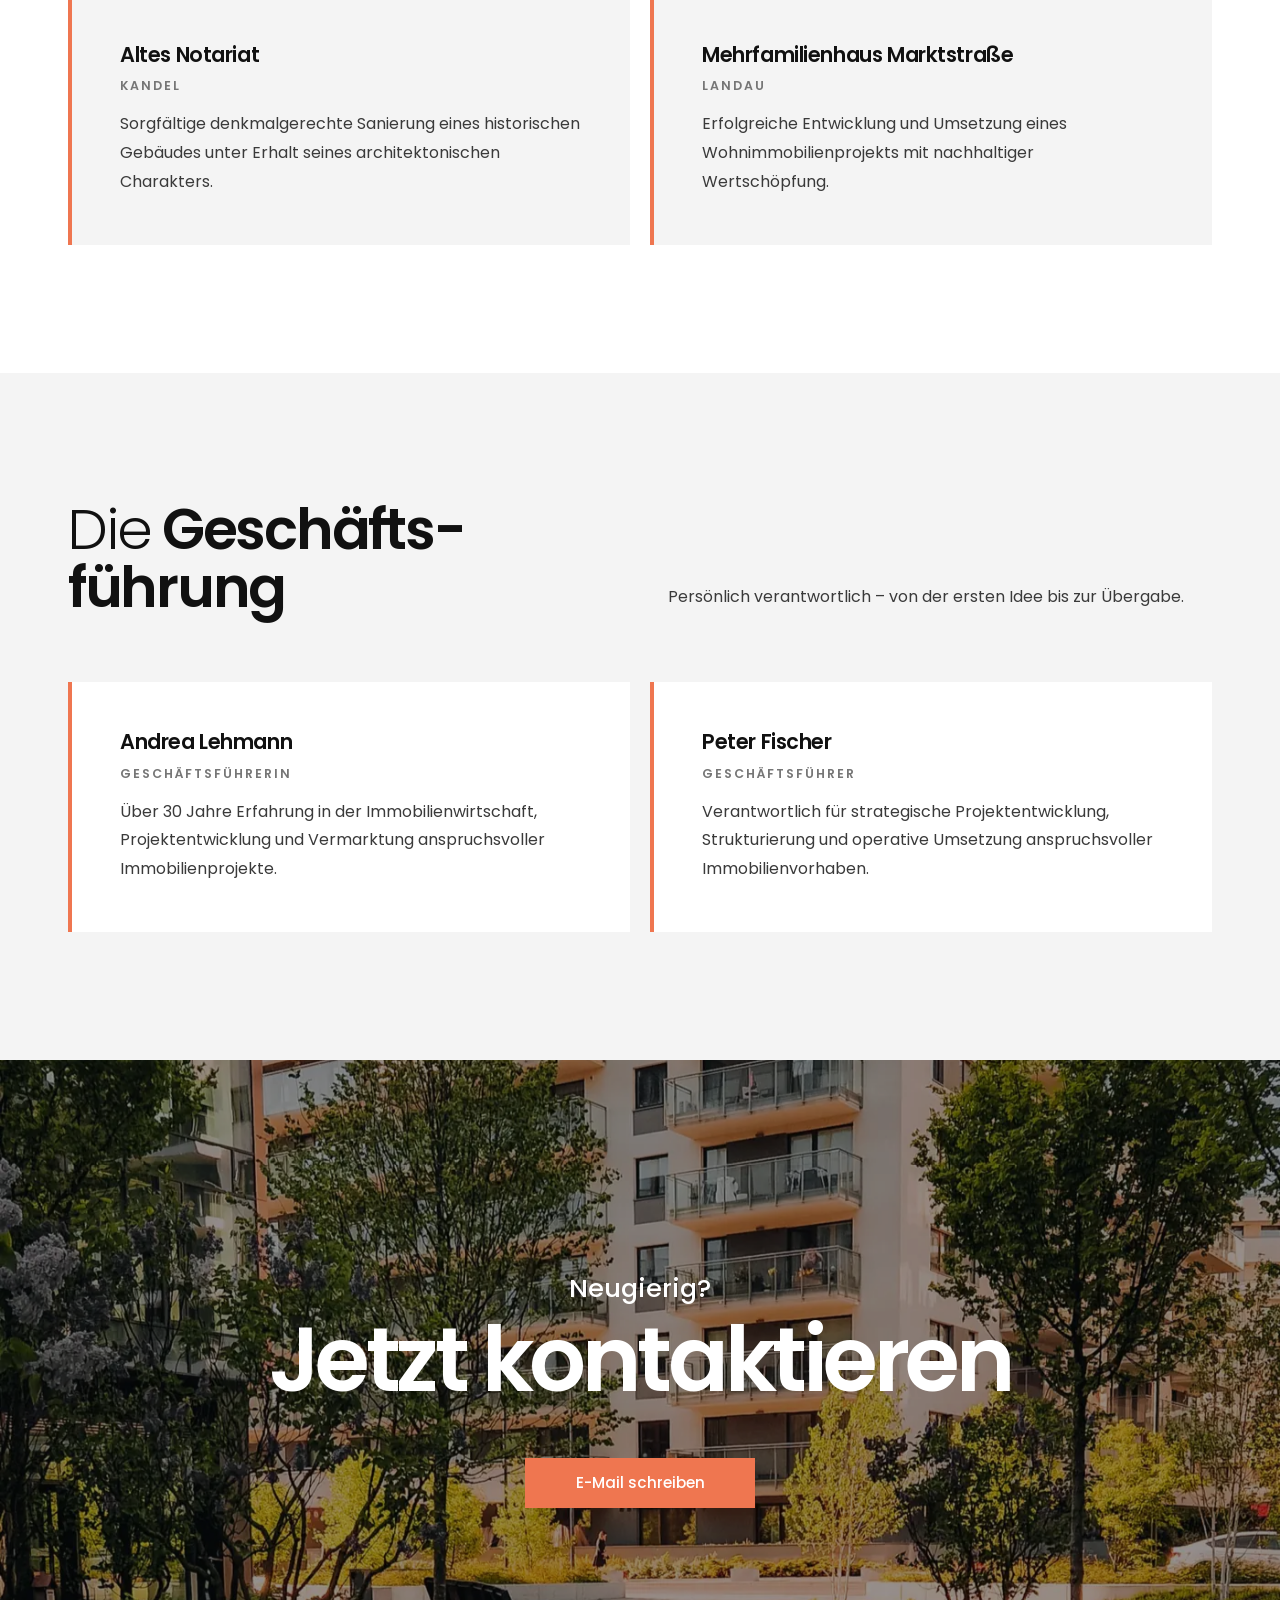
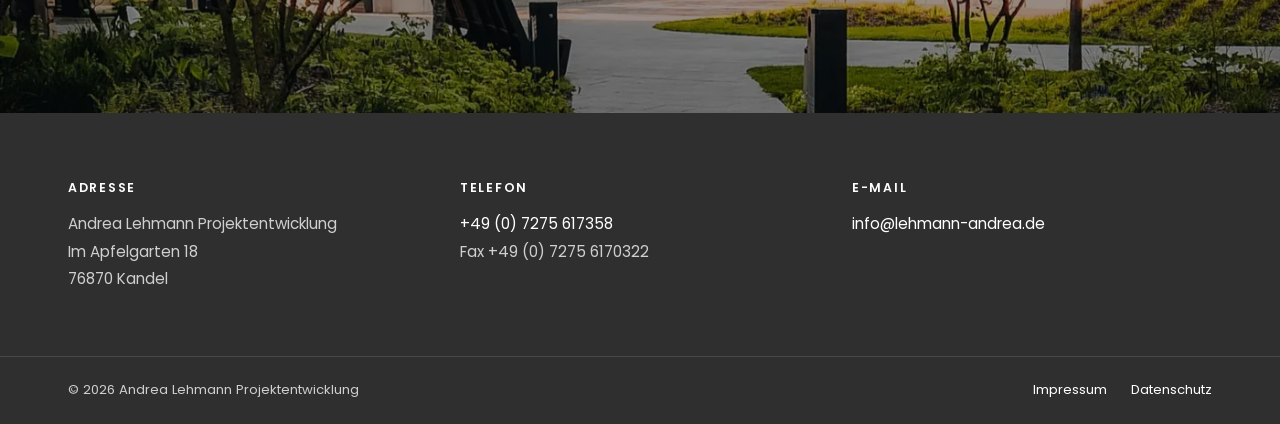
==== commit bd2fe60c: "v2" ====
--- a/index.html
+++ b/index.html
@@ -57,7 +57,7 @@
     <section class="intro" id="start">
       <div class="intro-text" data-reveal>
         <p class="sub">Wohnimmobilien &amp; Denkmalschutz</p>
-        <h1 class="display">Werte.<br>Die bleiben.</h1>
+        <h1 class="display">Werte.<br>Die<br>bleiben.</h1>
         <p>Wir entwickeln hochwertige Wohnimmobilien, sanieren denkmalgeschützte Gebäude und realisieren nachhaltige Immobilienkonzepte – mit Erfahrung, Weitblick und Leidenschaft.</p>
         <a class="btn" href="#projekte">Zu den Projekten</a>
       </div>
@@ -214,4 +214,4 @@
 
   <script src="assets/js/main.js" defer></script>
 </body>
-</html>
+</html>
--- a/assets/css/style.css
+++ b/assets/css/style.css
@@ -48,7 +48,7 @@
 /* ---------- Typografie ---------- */
 p{font-size:1rem;line-height:1.8;margin-bottom:1.2em;max-width:60ch}
 .sub{font-size:1.25rem;font-weight:500;color:var(--ink);letter-spacing:-.01em;margin-bottom:.5em}
-.display{font-size:clamp(3rem,6.2vw,5.8rem);font-weight:600;line-height:.98;letter-spacing:-.045em;color:var(--ink);margin-bottom:.5em}
+.display{font-size:clamp(2.8rem,5.4vw,5.6rem);font-weight:600;line-height:.98;letter-spacing:-.045em;color:var(--ink);margin-bottom:.5em}
 .h2{font-size:clamp(2.2rem,4.4vw,3.8rem);font-weight:600;line-height:1.04;letter-spacing:-.04em;color:var(--ink);margin-bottom:.55em}
 .light{font-weight:300}
 h3{font-size:1.3rem;font-weight:600;line-height:1.2;letter-spacing:-.02em;color:var(--ink);margin-bottom:.5em}
@@ -77,10 +77,11 @@
 .nav-open .nav-toggle span:nth-child(3){transform:translateY(-8px) rotate(-45deg)}
 
 /* ---------- 1. Einstieg ---------- */
-.intro{display:grid;grid-template-columns:minmax(360px,5fr) 7fr;min-height:min(calc(100svh - var(--header)),860px)}
-.intro-text{align-self:center;padding:clamp(48px,6vw,96px) clamp(28px,4vw,64px) clamp(48px,6vw,96px) max(var(--pad),calc((100vw - var(--max))/2 + 48px))}
+.intro{--gap:clamp(32px,5vw,96px);display:grid;grid-template-columns:minmax(var(--pad),1fr) minmax(0,440px) var(--gap) minmax(0,calc(var(--max) - 2 * var(--pad) - 440px - var(--gap))) minmax(0,1fr);min-height:min(calc(100svh - var(--header)),860px)}
+.intro-text{grid-column:2;min-width:0;align-self:center;padding:clamp(48px,6vw,96px) 0}
 .intro-text p:not(.sub){max-width:34ch;margin-bottom:2em}
-.slider{position:relative;overflow:hidden;background:#222;min-height:460px}
+.intro .display{font-size:clamp(2.8rem,4.6vw,5.2rem);hyphens:manual;overflow-wrap:normal}
+.slider{grid-column:4 / 6;position:relative;overflow:hidden;background:#222;min-height:460px;min-width:0}
 .slide{position:absolute;inset:0;opacity:0;transition:opacity 1.1s var(--ease)}
 .slide.is-active{opacity:1;z-index:1}
 .slide img{width:100%;height:100%;object-fit:cover;transform:scale(1.06);transition:transform 7s linear}
@@ -150,7 +151,7 @@
 
 /* ---------- Footer ---------- */
 .site-footer{background:var(--footer);color:#cfcfcf}
-.footer-grid{display:grid;grid-template-columns:repeat(3,1fr);gap:32px;padding:64px 0}
+.footer-grid{display:grid;grid-template-columns:repeat(3,1fr);gap:32px;padding-top:64px;padding-bottom:64px}
 .site-footer h4{font-size:.78rem;font-weight:600;letter-spacing:.14em;text-transform:uppercase;color:#fff;margin-bottom:12px}
 .site-footer p{font-size:.95rem;margin:0;color:#cfcfcf}
 .site-footer a{color:#fff}
@@ -190,8 +191,9 @@
   .nav a::after{display:none}
   .nav-open{overflow:hidden}
   .intro{grid-template-columns:1fr;min-height:0}
-  .intro-text{padding:48px var(--pad)}
-  .slider{min-height:0;aspect-ratio:4/3}
+  .intro-text{grid-column:1;padding:48px var(--pad)}
+  .intro .display{font-size:clamp(2.8rem,9vw,4.6rem)}
+  .slider{grid-column:1;min-height:0;aspect-ratio:4/3}
   .split,.head,.cards,.fields{grid-template-columns:1fr}
   .head{gap:16px}
   .tiles{grid-template-columns:1fr 1fr;grid-auto-rows:clamp(300px,48vw,440px)}
@@ -209,4 +211,4 @@
   .slider{aspect-ratio:4/5}
   .facts{gap:32px}
   .cap{right:120px}
-}
+}
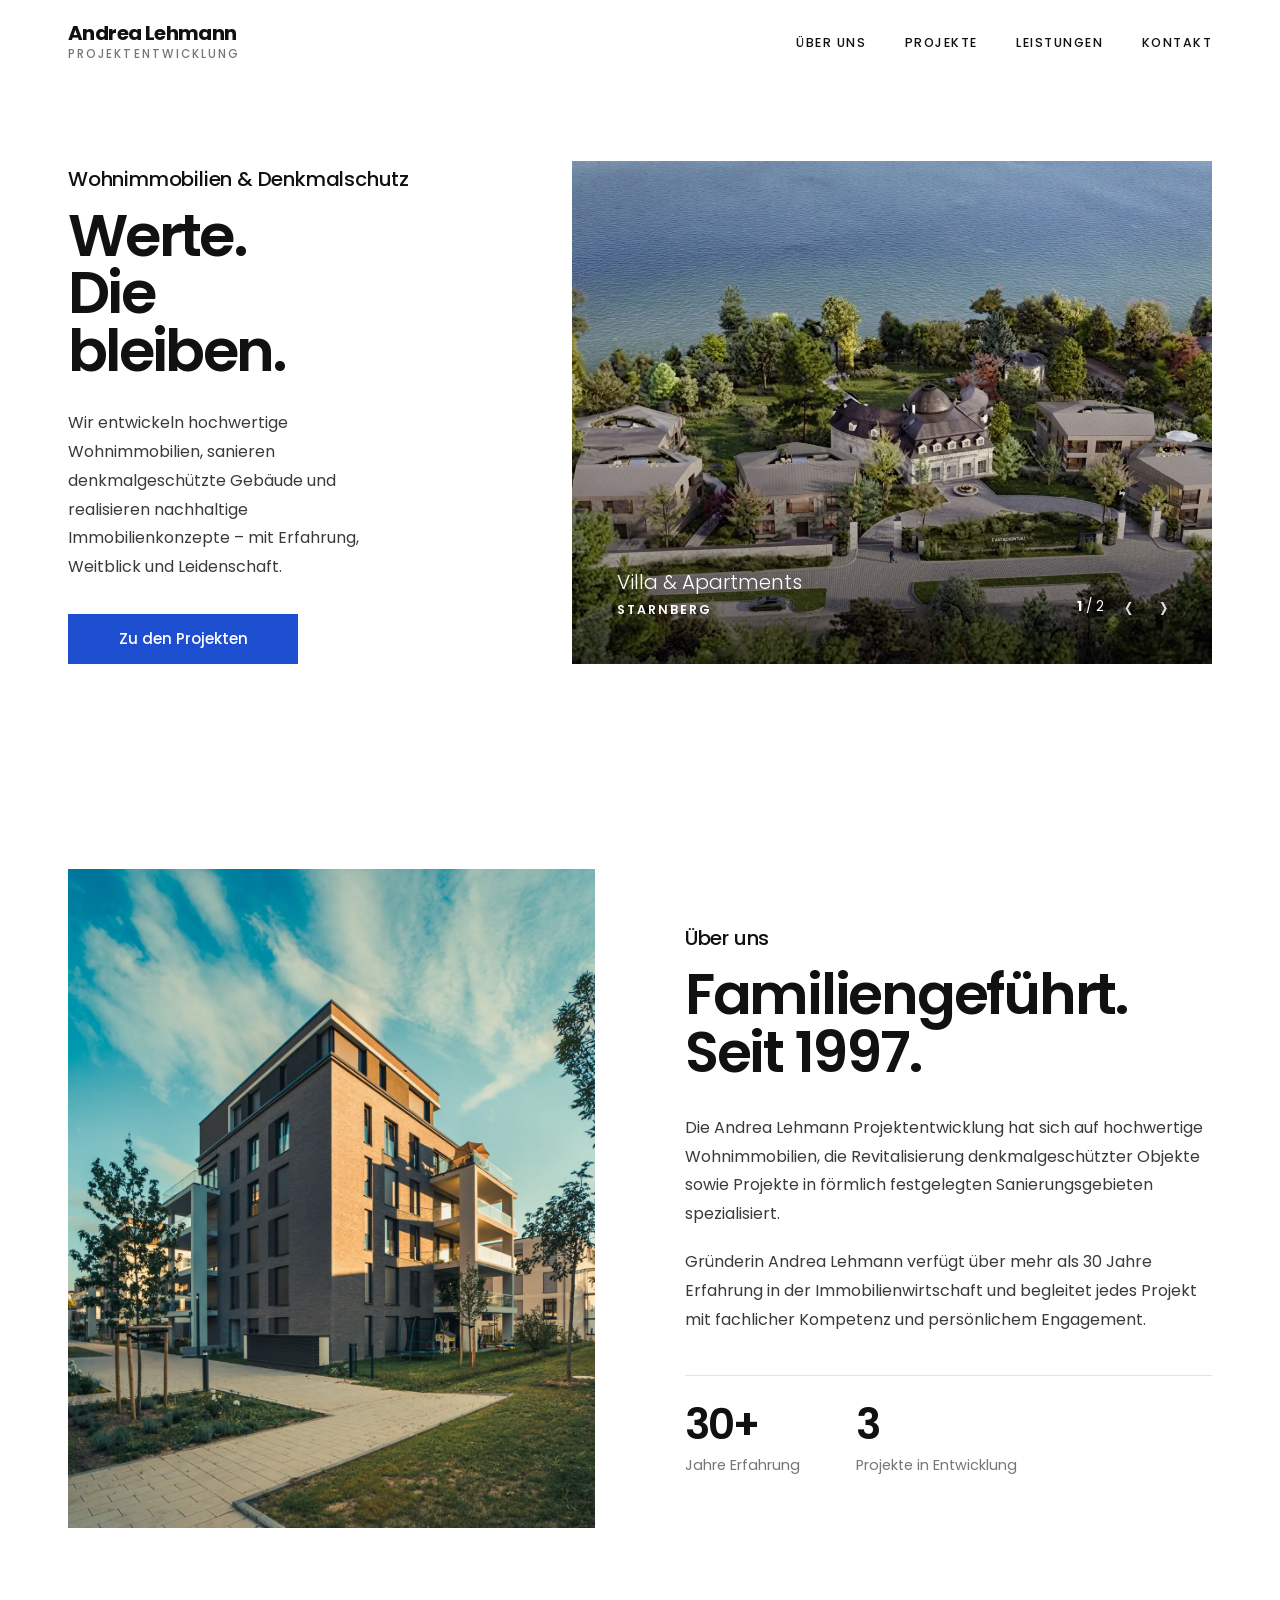
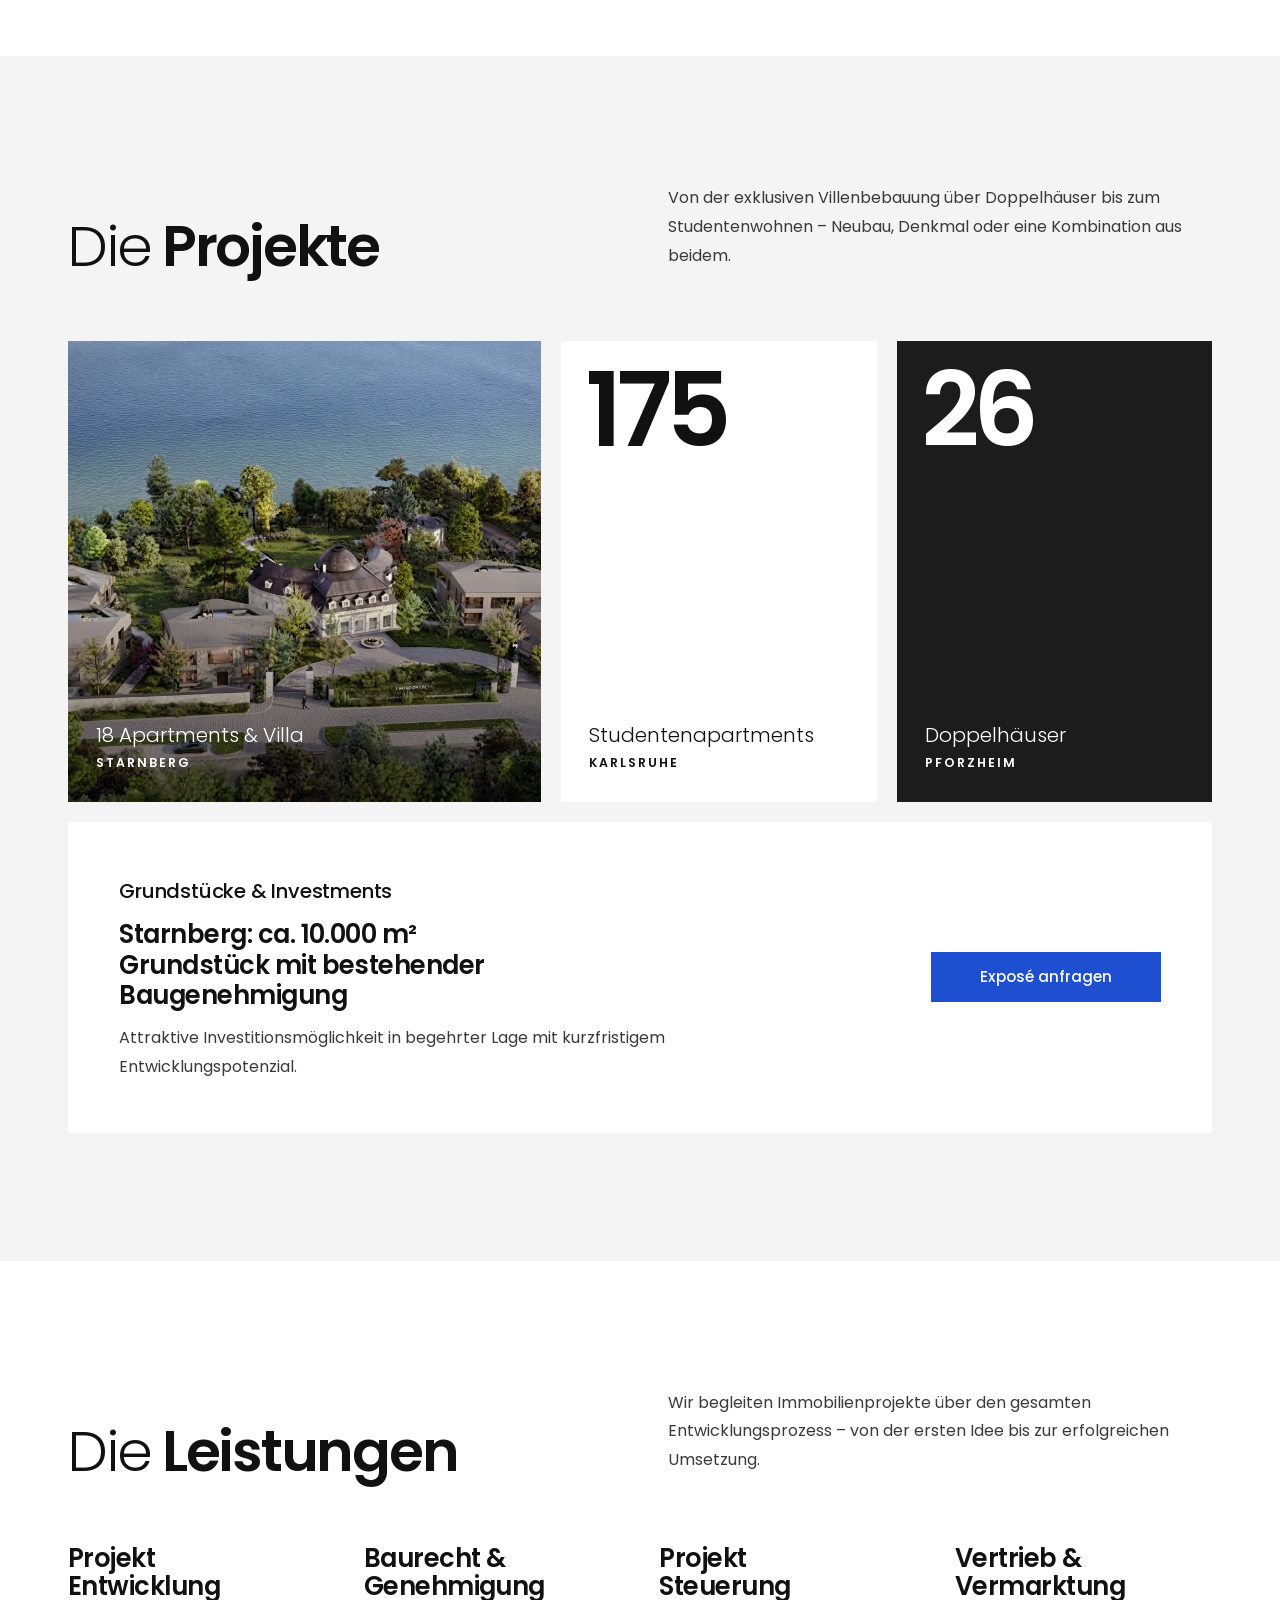
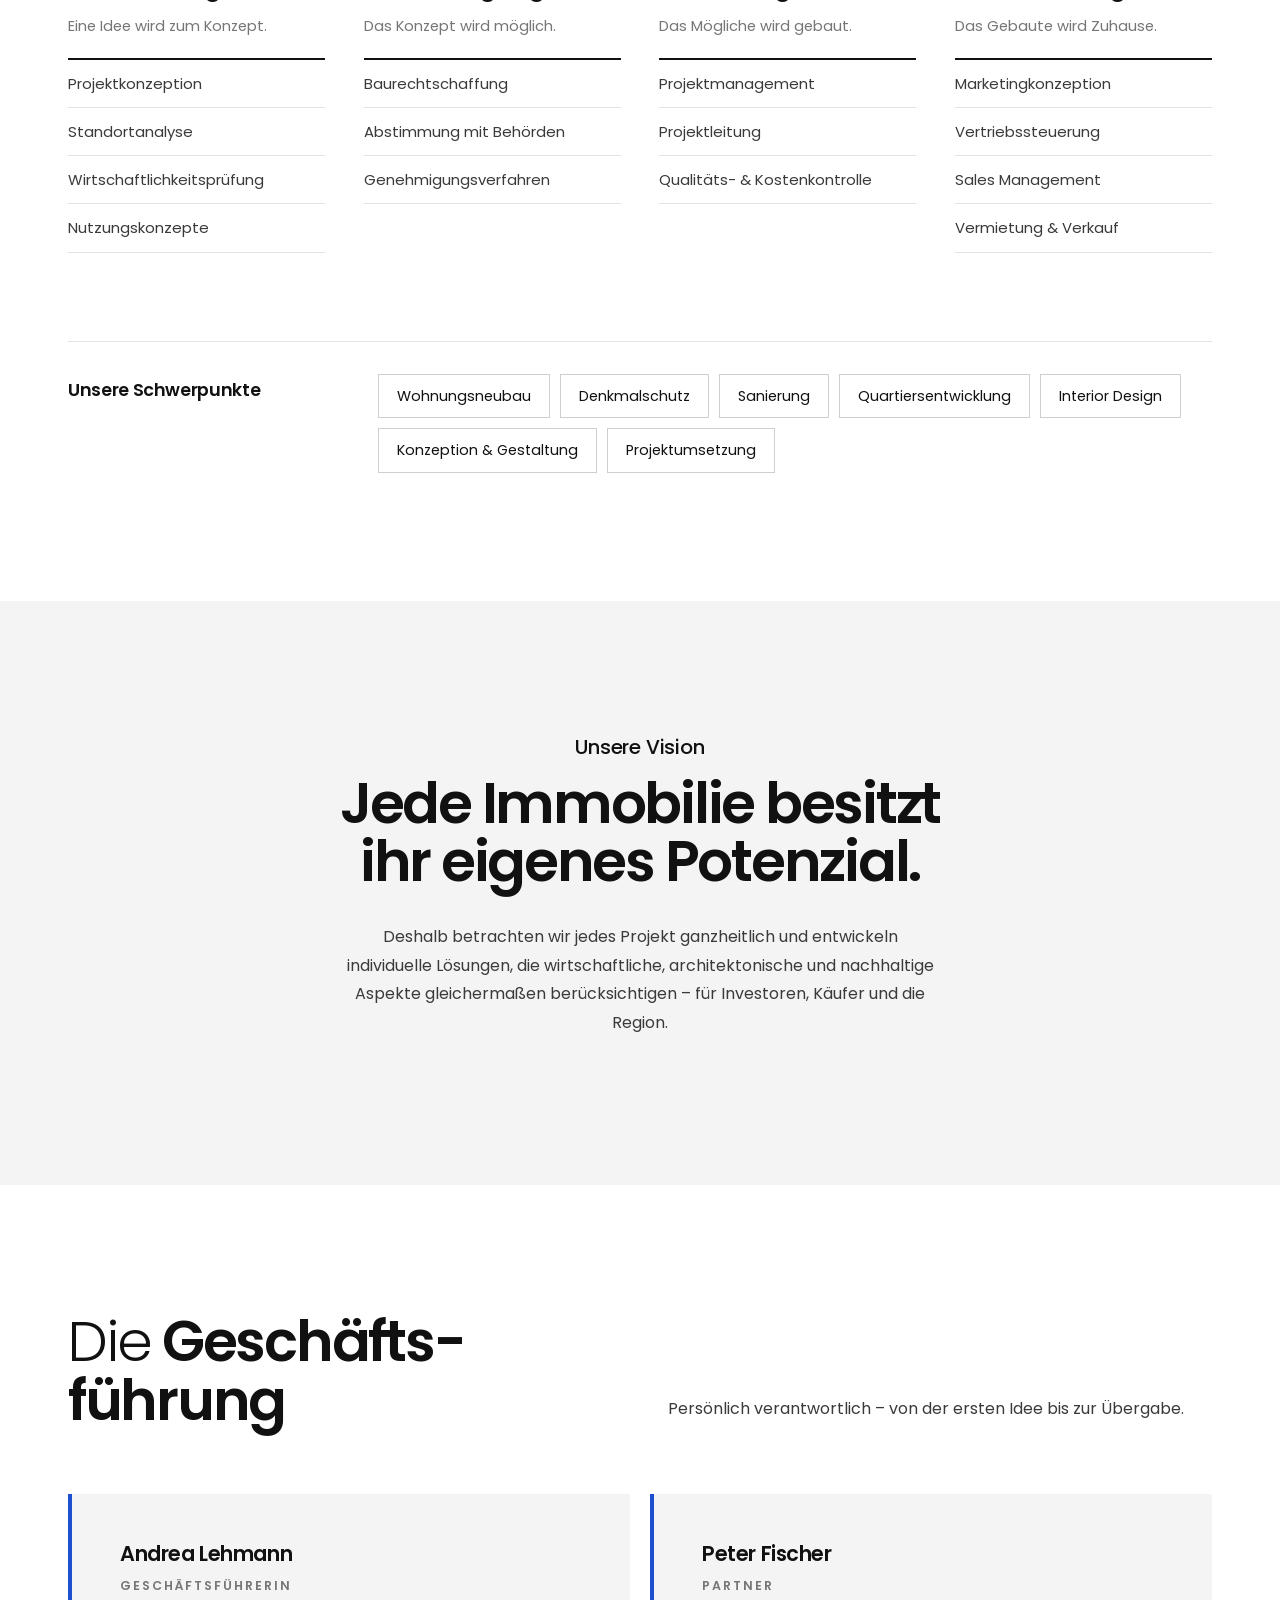
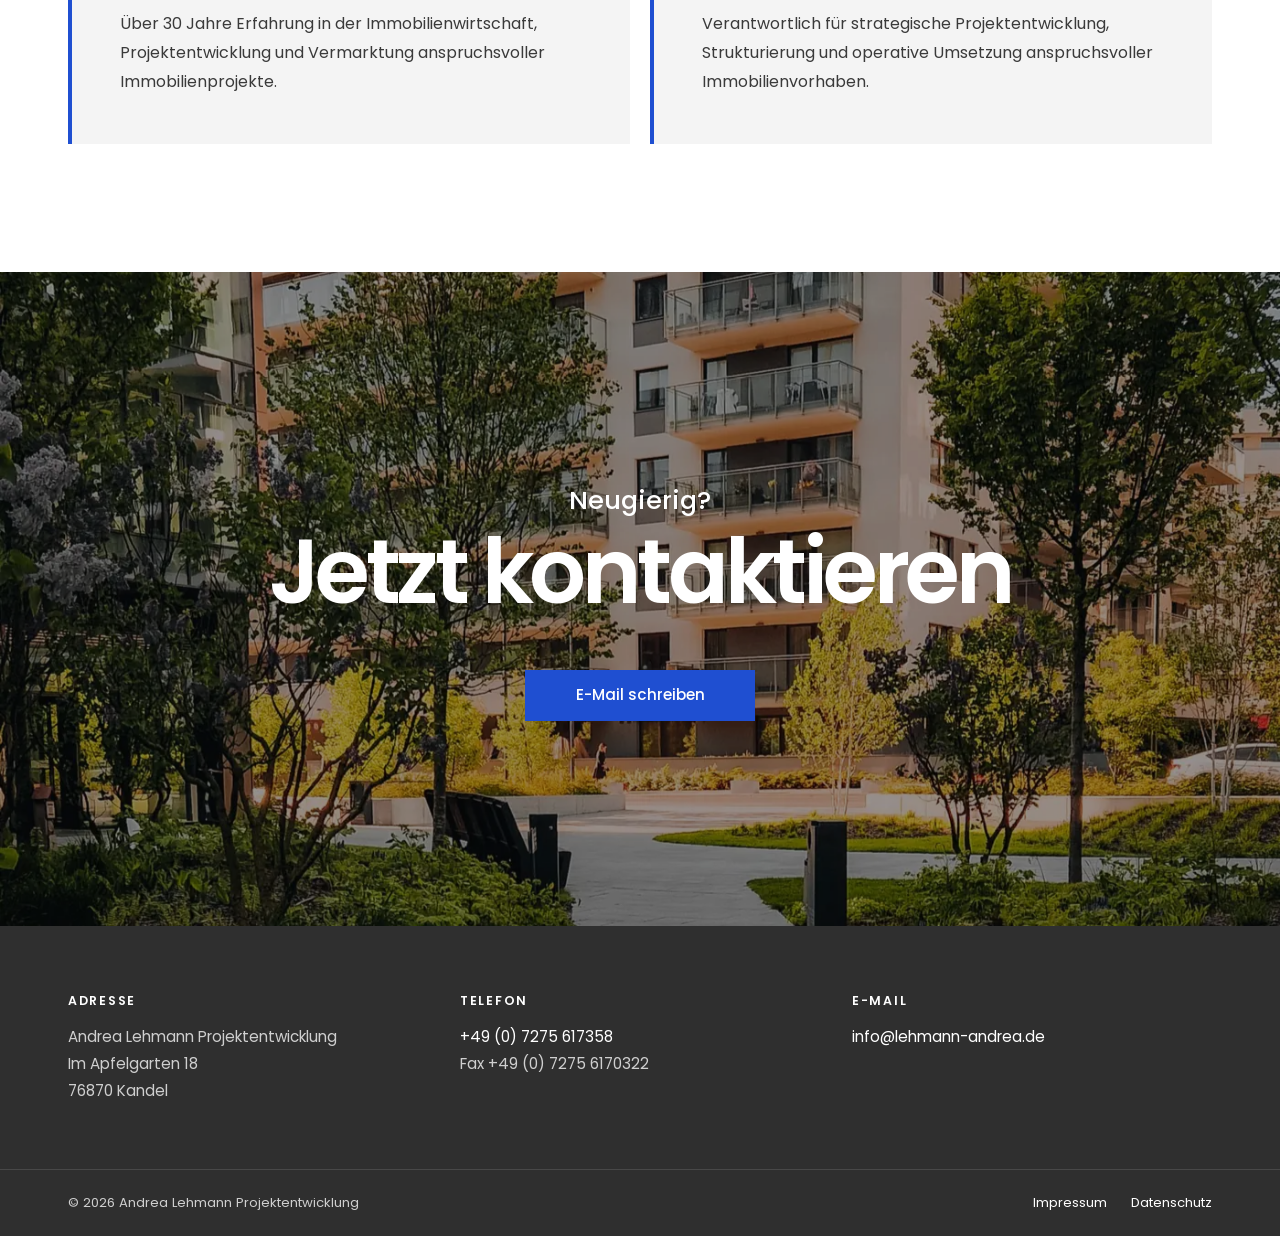
==== commit a418c290: "Inhalte aktualisieren: Arthouse, Referenzen und Registerangaben entfernt, seit 1997, Partner-Bezeich" ====
--- a/index.html
+++ b/index.html
@@ -27,7 +27,7 @@
     "telephone": "+49 7275 617358",
     "faxNumber": "+49 7275 6170322",
     "email": "info@lehmann-andrea.de",
-    "foundingDate": "2017",
+    "foundingDate": "1997",
     "address": {"@type": "PostalAddress","streetAddress": "Im Apfelgarten 18","postalCode": "76870","addressLocality": "Kandel","addressCountry": "DE"}
   }
   </script>
@@ -44,7 +44,6 @@
           <li><a href="#ueber-uns">Über uns</a></li>
           <li><a href="#projekte">Projekte</a></li>
           <li><a href="#leistungen">Leistungen</a></li>
-          <li><a href="#referenzen">Referenzen</a></li>
           <li><a href="#kontakt">Kontakt</a></li>
         </ul>
       </nav>
@@ -64,7 +63,7 @@
       <div class="slider" data-slider>
         <div class="slide is-active">
           <img src="assets/img/starnberg-luftbild.webp" alt="Visualisierung Starnberg: Villa und Apartmenthäuser am See" fetchpriority="high" width="1265" height="832">
-          <div class="cap"><span class="cap-title">Villa, Apartments &amp; Arthouse</span><span class="cap-city">Starnberg</span></div>
+          <div class="cap"><span class="cap-title">Villa &amp; Apartments</span><span class="cap-city">Starnberg</span></div>
         </div>
         <div class="slide">
           <img src="assets/img/starnberg-spa.webp" alt="Visualisierung Starnberg: Wellnessbereich" loading="lazy">
@@ -84,7 +83,7 @@
         <div class="img" data-reveal><img src="assets/img/wohnhaus.webp" alt="Modernes Mehrfamilienhaus" loading="lazy"></div>
         <div data-reveal>
           <p class="sub">Über uns</p>
-          <h2 class="h2">Familien&shy;geführt.<br>Seit 2017.</h2>
+          <h2 class="h2">Familien&shy;geführt.<br>Seit 1997.</h2>
           <p>Die Andrea Lehmann Projektentwicklung hat sich auf hochwertige Wohnimmobilien, die Revitalisierung denkmalgeschützter Objekte sowie Projekte in förmlich festgelegten Sanierungsgebieten spezialisiert.</p>
           <p>Gründerin Andrea Lehmann verfügt über mehr als 30 Jahre Erfahrung in der Immobilienwirtschaft und begleitet jedes Projekt mit fachlicher Kompetenz und persönlichem Engagement.</p>
           <div class="facts">
@@ -105,7 +104,7 @@
         <div class="tiles">
           <a class="tile tile-img" href="#kontakt" data-reveal>
             <img src="assets/img/starnberg-luftbild.webp" alt="Visualisierung Starnberg" loading="lazy">
-            <span class="cap"><span class="cap-title">18 Apartments, Villa &amp; Arthouse</span><span class="cap-city">Starnberg</span></span>
+            <span class="cap"><span class="cap-title">18 Apartments &amp; Villa</span><span class="cap-city">Starnberg</span></span>
           </a>
           <a class="tile tile-light" href="#kontakt" data-reveal>
             <span class="tile-num">175</span>
@@ -158,22 +157,8 @@
       </div>
     </section>
 
-    <!-- Referenzen -->
-    <section class="section" id="referenzen">
-      <div class="wrap">
-        <div class="head" data-reveal>
-          <h2 class="h2"><span class="light">Die</span> Referenzen</h2>
-          <p>Realisierte Projekte mit nachhaltiger Wertschöpfung.</p>
-        </div>
-        <div class="cards">
-          <div data-reveal><h3>Altes Notariat</h3><p class="meta">Kandel</p><p>Sorgfältige denkmalgerechte Sanierung eines historischen Gebäudes unter Erhalt seines architektonischen Charakters.</p></div>
-          <div data-reveal><h3>Mehrfamilienhaus Marktstraße</h3><p class="meta">Landau</p><p>Erfolgreiche Entwicklung und Umsetzung eines Wohnimmobilienprojekts mit nachhaltiger Wertschöpfung.</p></div>
-        </div>
-      </div>
-    </section>
-
     <!-- Geschäftsführung -->
-    <section class="section grey" id="team">
+    <section class="section" id="team">
       <div class="wrap">
         <div class="head" data-reveal>
           <h2 class="h2"><span class="light">Die</span> Geschäfts&shy;führung</h2>
@@ -181,7 +166,7 @@
         </div>
         <div class="cards">
           <div data-reveal><h3>Andrea Lehmann</h3><p class="meta">Geschäftsführerin</p><p>Über 30 Jahre Erfahrung in der Immobilienwirtschaft, Projektentwicklung und Vermarktung anspruchsvoller Immobilienprojekte.</p></div>
-          <div data-reveal><h3>Peter Fischer</h3><p class="meta">Geschäftsführer</p><p>Verantwortlich für strategische Projektentwicklung, Strukturierung und operative Umsetzung anspruchsvoller Immobilienvorhaben.</p></div>
+          <div data-reveal><h3>Peter Fischer</h3><p class="meta">Partner</p><p>Verantwortlich für strategische Projektentwicklung, Strukturierung und operative Umsetzung anspruchsvoller Immobilienvorhaben.</p></div>
         </div>
       </div>
     </section>
--- a/assets/css/style.css
+++ b/assets/css/style.css
@@ -16,8 +16,8 @@
   --grey:#f4f4f4;
   --line:#e4e4e4;
   --footer:#2f2f2f;
-  --accent:#ef7650;          /* Akzentfarbe – eigene Hausfarbe hier eintragen */
-  --accent-dark:#d9623e;
+  --accent:#1f4fd1;          /* Akzentfarbe: Kobaltblau */
+  --accent-dark:#183fa8;
   --max:1240px;
   --pad:clamp(20px,4vw,48px);
   --header:84px;
@@ -77,11 +77,12 @@
 .nav-open .nav-toggle span:nth-child(3){transform:translateY(-8px) rotate(-45deg)}
 
 /* ---------- 1. Einstieg ---------- */
-.intro{--gap:clamp(32px,5vw,96px);display:grid;grid-template-columns:minmax(var(--pad),1fr) minmax(0,440px) var(--gap) minmax(0,calc(var(--max) - 2 * var(--pad) - 440px - var(--gap))) minmax(0,1fr);min-height:min(calc(100svh - var(--header)),860px)}
-.intro-text{grid-column:2;min-width:0;align-self:center;padding:clamp(48px,6vw,96px) 0}
+.intro{padding:clamp(48px,6vw,96px) 0;--gap:clamp(32px,5vw,96px);display:grid;grid-template-columns:minmax(var(--pad),1fr) minmax(0,440px) var(--gap) minmax(0,calc(var(--max) - 2 * var(--pad) - 440px - var(--gap))) minmax(var(--pad),1fr);align-items:stretch}
+.intro-text{grid-column:2;min-width:0;align-self:center;padding:0}
 .intro-text p:not(.sub){max-width:34ch;margin-bottom:2em}
+.intro-text .btn{margin-bottom:0}
 .intro .display{font-size:clamp(2.8rem,4.6vw,5.2rem);hyphens:manual;overflow-wrap:normal}
-.slider{grid-column:4 / 6;position:relative;overflow:hidden;background:#222;min-height:460px;min-width:0}
+.slider{grid-column:4;align-self:stretch;position:relative;overflow:hidden;background:#222;min-height:0;min-width:0}
 .slide{position:absolute;inset:0;opacity:0;transition:opacity 1.1s var(--ease)}
 .slide.is-active{opacity:1;z-index:1}
 .slide img{width:100%;height:100%;object-fit:cover;transform:scale(1.06);transition:transform 7s linear}
@@ -113,10 +114,10 @@
 .tile{position:relative;display:block;overflow:hidden;color:#fff;background:#1c1c1c;transition:background .35s,color .35s}
 .tile-img img{width:100%;height:100%;object-fit:cover;transition:transform 1s var(--ease)}
 .tile-img:hover img{transform:scale(1.05)}
-.tile .cap{right:28px;color:inherit}
+.tile .cap{left:28px;right:28px;bottom:28px;color:inherit}
 .tile-light{background:#fff;color:var(--ink)}
 .tile-light:hover,.tile-dark:hover{background:var(--accent);color:#fff}
-.tile-num{position:absolute;left:28px;top:18px;font-size:clamp(4.5rem,8vw,7.5rem);font-weight:600;letter-spacing:-.06em;line-height:1}
+.tile-num{position:absolute;left:24px;top:18px;font-size:clamp(4.5rem,8vw,7.5rem);font-weight:600;letter-spacing:-.06em;line-height:1}
 .invest{display:flex;justify-content:space-between;align-items:center;gap:40px;margin-top:20px;padding:clamp(28px,4vw,52px);background:#fff}
 .invest h3{font-size:clamp(1.3rem,2vw,1.7rem);max-width:28ch}
 .invest p:last-child{margin-bottom:0}
@@ -190,10 +191,10 @@
   .nav a{display:block;font-size:1.4rem;font-weight:500;letter-spacing:-.01em;text-transform:none;padding:16px 0;border-bottom:1px solid var(--line)}
   .nav a::after{display:none}
   .nav-open{overflow:hidden}
-  .intro{grid-template-columns:1fr;min-height:0}
+  .intro{grid-template-columns:1fr;min-height:0;padding:0}
   .intro-text{grid-column:1;padding:48px var(--pad)}
   .intro .display{font-size:clamp(2.8rem,9vw,4.6rem)}
-  .slider{grid-column:1;min-height:0;aspect-ratio:4/3}
+  .slider{grid-column:1;min-height:0;height:auto;aspect-ratio:4/3}
   .split,.head,.cards,.fields{grid-template-columns:1fr}
   .head{gap:16px}
   .tiles{grid-template-columns:1fr 1fr;grid-auto-rows:clamp(300px,48vw,440px)}
@@ -205,7 +206,12 @@
 /* ---------- Mobil ---------- */
 @media (max-width:600px){
   .tiles,.comp,.footer-grid{grid-template-columns:1fr}
-  .tiles{grid-auto-rows:300px}
+  .tiles{grid-auto-rows:auto;gap:12px}
+  .tile-img{aspect-ratio:4/3}
+  .tile-light,.tile-dark{display:flex;flex-direction:column;gap:14px;padding:24px}
+  .tile-light .tile-num,.tile-dark .tile-num,.tile-light .cap,.tile-dark .cap{position:static}
+  .tile-light .tile-num,.tile-dark .tile-num{font-size:3.2rem;line-height:.9}
+  .tile-img .cap{left:24px;right:24px;bottom:24px}
   .invest{flex-direction:column;align-items:flex-start}
   .btn{min-width:0;width:100%}
   .slider{aspect-ratio:4/5}
